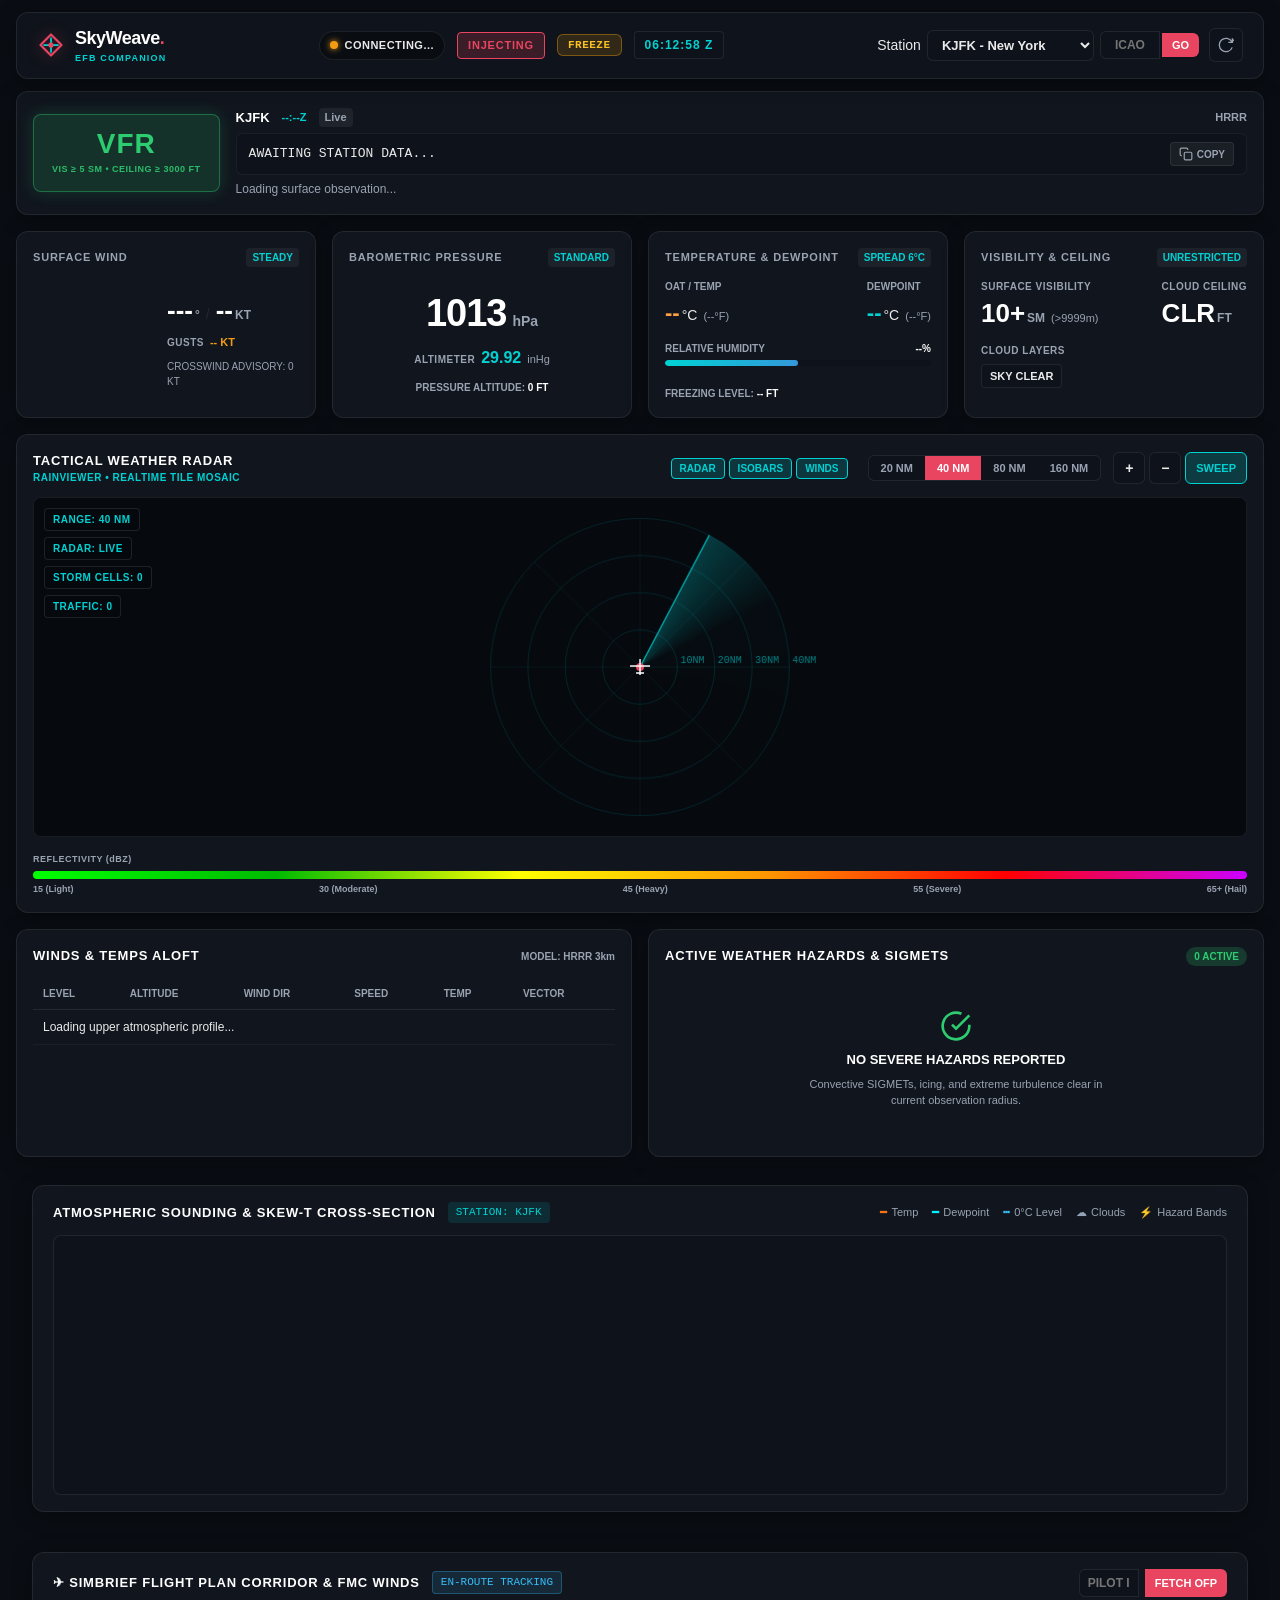
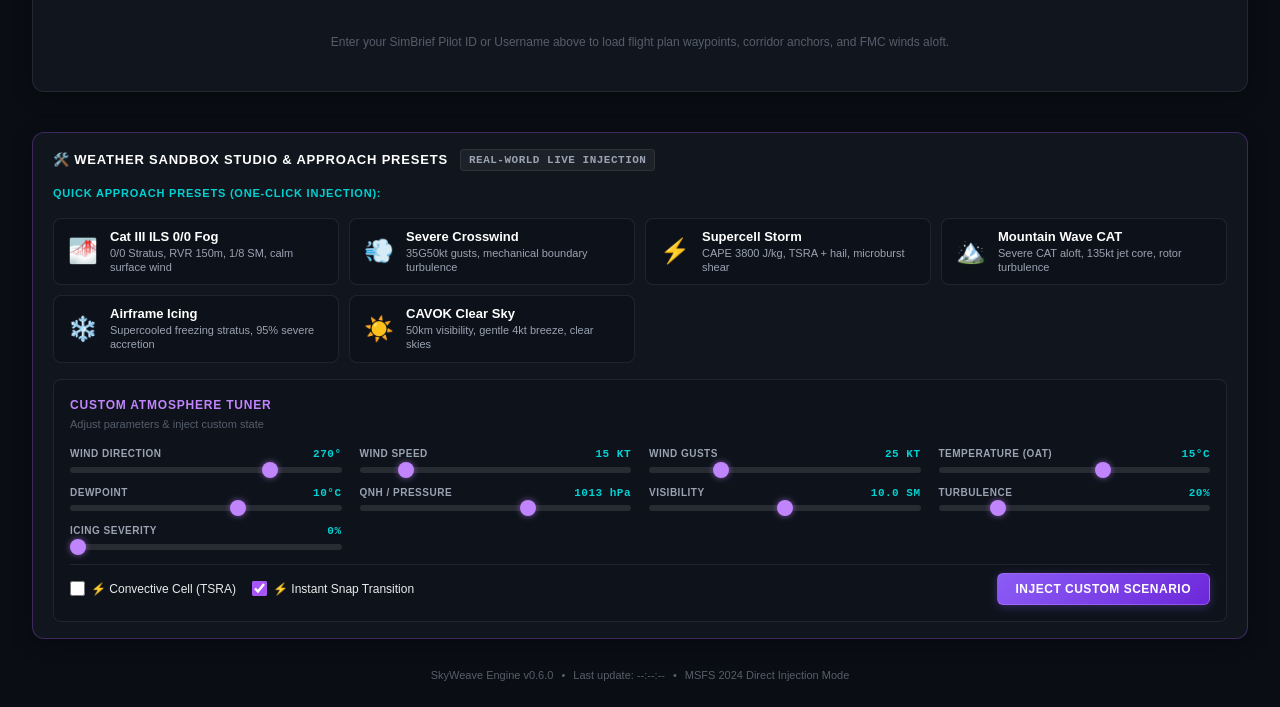
==== src/SkyWeave.Api/wwwroot/index.html @ 6fa284af "FR-C7 / FR-F5: Live SimConnect AI/multiplayer traffic feed & wake turbulence encounters (tests: 300)" ====
<!DOCTYPE html>
<html lang="en">
<head>
  <meta charset="utf-8">
  <meta name="viewport" content="width=device-width, initial-scale=1.0, maximum-scale=1.0, user-scalable=no, viewport-fit=cover">
  <meta name="description" content="SkyWeave Cockpit Web EFB Companion - Real-time MSFS 2024 Weather Avionics">
  <meta name="theme-color" content="#0A0E14">
  <meta name="apple-mobile-web-app-capable" content="yes">
  <meta name="apple-mobile-web-app-status-bar-style" content="black-translucent">
  <meta name="apple-mobile-web-app-title" content="SkyWeave EFB">
  <title>SkyWeave Cockpit EFB Companion</title>
  <link rel="manifest" href="manifest.json">
  <link rel="icon" type="image/svg+xml" href="icon.svg">
  <link rel="stylesheet" href="style.css">
</head>
<body>
  <!-- TOP HEADER -->
  <header class="efb-header glass-panel">
    <div class="header-left">
      <div class="brand">
        <svg class="brand-icon" viewBox="0 0 32 32" fill="none" xmlns="http://www.w3.org/2000/svg">
          <path d="M4 16L16 4L28 16L16 28L4 16Z" stroke="#E94560" stroke-width="2.5" stroke-linejoin="round"/>
          <path d="M8 16H24M16 8V24" stroke="#00D2D3" stroke-width="2" stroke-linecap="round"/>
          <circle cx="16" cy="16" r="3" fill="#E94560"/>
        </svg>
        <div class="brand-text">
          <span class="brand-name">SkyWeave<span class="brand-dot">.</span></span>
          <span class="brand-tag">EFB COMPANION</span>
        </div>
      </div>
    </div>

    <div class="header-center">
      <div class="status-badge" id="simBadge">
        <span class="pulse-dot" id="simPulse"></span>
        <span class="status-label" id="simStatusText">CONNECTING...</span>
      </div>
      <div class="mode-badge badge-injecting" id="modeBadge">
        INJECTING
      </div>
      <button class="btn-freeze" id="btnFreeze" title="Toggle Weather Freeze Mode">
        FREEZE
      </button>
      <div class="anchor-badge" id="anchorBadge" style="display:none;">
        DEP HOLD
      </div>
      <div class="network-badge" id="networkBadge" style="display:none;" title="Online ATC Network Active">
        🌐 VATSIM
      </div>
      <div class="sandbox-badge" id="sandboxBadge" style="display:none;" title="Sandbox Manual Weather Mode Active">
        🛠️ SANDBOX
      </div>
      <div class="traffic-badge" id="trafficBadge" style="display:none;" title="Live SimConnect Aircraft Traffic (15 NM)">
        ✈️ <span id="trafficBadgeCount">0</span> TRAFFIC
      </div>
      <div class="wake-badge" id="wakeBadge" style="display:none;" title="Active Aircraft Wake Vortex Encounter">
        ⚠️ WAKE ALERT
      </div>
      <div class="utc-clock" id="utcClock">
        --:--:-- Z
      </div>
    </div>

    <div class="header-right">
      <div class="station-control">
        <label for="stationSelect" class="sr-only">Station</label>
        <select id="stationSelect" class="station-select">
          <option value="KJFK">KJFK - New York</option>
          <option value="EGLL">EGLL - London</option>
          <option value="LFPG">LFPG - Paris</option>
          <option value="EDDF">EDDF - Frankfurt</option>
          <option value="KLAX">KLAX - Los Angeles</option>
          <option value="OMDB">OMDB - Dubai</option>
          <option value="RJTT">RJTT - Tokyo</option>
          <option value="YSSY">YSSY - Sydney</option>
        </select>
        <div class="custom-station-wrap">
          <input type="text" id="stationInput" class="station-input" placeholder="ICAO" maxlength="4" autocomplete="off" spellcheck="false">
          <button id="btnStationGo" class="btn-primary-sm" title="Search Airport">GO</button>
        </div>
      </div>

      <button id="btnRefresh" class="btn-icon" title="Refresh Live Weather">
        <svg class="refresh-icon" viewBox="0 0 24 24" fill="none" stroke="currentColor" stroke-width="2">
          <path d="M21.5 2v6h-6M21.34 15.57a10 10 0 1 1-.57-8.38l5.67-5.19"/>
        </svg>
      </button>
    </div>
  </header>

  <!-- MAIN DASHBOARD CONTENT -->
  <main class="efb-main">
    <!-- SECTION 2: QUICK METAR & FLIGHT CATEGORY BANNER -->
    <section class="banner-section glass-panel" id="bannerSection">
      <div class="category-block">
        <div class="category-chip cat-vfr" id="flightCategoryChip">
          <span class="cat-title" id="catTitle">VFR</span>
          <span class="cat-desc" id="catDesc">VIS &ge; 5 SM &bull; CEILING &ge; 3000 FT</span>
        </div>
      </div>

      <div class="metar-block">
        <div class="metar-meta">
          <span class="meta-station" id="metaStation">KJFK</span>
          <span class="meta-time" id="metaTime">--:--Z</span>
          <span class="meta-age" id="metaAge">Live</span>
          <span class="meta-source" id="metaSource">HRRR</span>
        </div>
        <div class="metar-well">
          <code class="raw-metar" id="rawMetarText">AWAITING STATION DATA...</code>
          <button id="btnCopyMetar" class="btn-copy" title="Copy raw METAR">
            <svg viewBox="0 0 24 24" width="14" height="14" fill="none" stroke="currentColor" stroke-width="2">
              <rect x="9" y="9" width="13" height="13" rx="2" ry="2"></rect>
              <path d="M5 15H4a2 2 0 0 1-2-2V4a2 2 0 0 1 2-2h9a2 2 0 0 1 2 2v1"></path>
            </svg>
            <span id="copyText">COPY</span>
          </button>
        </div>
        <div class="metar-decoded" id="metarDecoded">
          Loading surface observation...
        </div>
        <div class="atis-banner" id="atisBanner" style="display:none;">
          <div class="atis-summary-row">
            <div class="atis-left">
              <span class="atis-badge-pill" id="atisBadgePill">ATIS B</span>
              <span class="atis-phonetic" id="atisPhonetic">BRAVO</span>
              <span class="atis-time" id="atisTime">--:--Z</span>
            </div>
            <div class="atis-right">
              <span class="atis-qnh" id="atisQnh">QNH 1013</span>
              <span class="atis-rwy" id="atisRwy">RWY 27L</span>
              <button id="btnToggleAtisRaw" class="btn-atis-toggle" title="Toggle full ATIS broadcast">EXPAND</button>
            </div>
          </div>
          <div class="atis-raw" id="atisRawText" style="display:none;"></div>
        </div>
      </div>
    </section>

    <!-- SECTION 3: WEATHER DETAILS GRID (4 AVIONICS CARDS) -->
    <section class="details-grid">
      <!-- CARD 1: SURFACE WIND & COMPASS -->
      <div class="card glass-panel card-wind">
        <div class="card-header">
          <span class="card-title">SURFACE WIND</span>
          <span class="card-badge" id="windGustBadge">STEADY</span>
        </div>
        <div class="card-body wind-layout">
          <div class="compass-wrap">
            <canvas id="compassCanvas" width="160" height="160"></canvas>
          </div>
          <div class="wind-readout">
            <div class="readout-primary">
              <span class="value-huge" id="windDirVal">---</span>
              <span class="unit-deg">&deg;</span>
              <span class="separator">/</span>
              <span class="value-huge" id="windSpdVal">--</span>
              <span class="unit-kt">KT</span>
            </div>
            <div class="readout-secondary" id="windGustRow">
              <span class="sub-label">GUSTS</span>
              <span class="value-sub" id="windGustVal">-- KT</span>
            </div>
            <div class="wind-component" id="windComponent">
              CROSSWIND ADVISORY: 0 KT
            </div>
          </div>
        </div>
      </div>

      <!-- CARD 2: ALTIMETER & QNH -->
      <div class="card glass-panel card-qnh">
        <div class="card-header">
          <span class="card-title">BAROMETRIC PRESSURE</span>
          <span class="card-badge" id="altimeterTrend">STANDARD</span>
        </div>
        <div class="card-body stat-center">
          <div class="value-metric">
            <span class="value-giant" id="qnhHpa">1013</span>
            <span class="unit-giant">hPa</span>
          </div>
          <div class="value-imperial">
            <span class="sub-label">ALTIMETER</span>
            <span class="value-bold" id="qnhInHg">29.92</span>
            <span class="unit-sub">inHg</span>
          </div>
          <div class="stat-footer" id="pressureAltRow">
            PRESSURE ALTITUDE: <span class="highlight" id="pressureAltVal">0 FT</span>
          </div>
        </div>
      </div>

      <!-- CARD 3: TEMPERATURE & HUMIDITY -->
      <div class="card glass-panel card-temp">
        <div class="card-header">
          <span class="card-title">TEMPERATURE & DEWPOINT</span>
          <span class="card-badge" id="spreadBadge">SPREAD 6&deg;C</span>
        </div>
        <div class="card-body">
          <div class="temp-readout-row">
            <div class="temp-col">
              <span class="temp-label">OAT / TEMP</span>
              <div class="temp-val-wrap">
                <span class="value-large text-temp" id="tempCVal">--</span><span class="unit">&deg;C</span>
                <span class="value-muted" id="tempFVal">(--&deg;F)</span>
              </div>
            </div>
            <div class="temp-col">
              <span class="temp-label">DEWPOINT</span>
              <div class="temp-val-wrap">
                <span class="value-large text-dew" id="dewCVal">--</span><span class="unit">&deg;C</span>
                <span class="value-muted" id="dewFVal">(--&deg;F)</span>
              </div>
            </div>
          </div>

          <div class="humidity-wrap">
            <div class="bar-header">
              <span>RELATIVE HUMIDITY</span>
              <span class="highlight" id="humidityText">--%</span>
            </div>
            <div class="progress-bar">
              <div class="progress-fill" id="humidityBar" style="width: 50%;"></div>
            </div>
          </div>

          <div class="stat-footer">
            FREEZING LEVEL: <span class="highlight" id="freezingLevelVal">-- FT</span>
          </div>
        </div>
      </div>

      <!-- CARD 4: VISIBILITY & CLOUDS -->
      <div class="card glass-panel card-vis">
        <div class="card-header">
          <span class="card-title">VISIBILITY & CEILING</span>
          <span class="card-badge" id="visCondition">UNRESTRICTED</span>
        </div>
        <div class="card-body">
          <div class="vis-primary-row">
            <div class="vis-stat">
              <span class="sub-label">SURFACE VISIBILITY</span>
              <div class="vis-val">
                <span class="value-huge" id="visSmVal">10+</span>
                <span class="unit-kt">SM</span>
                <span class="value-muted" id="visKmVal">(>9999m)</span>
              </div>
            </div>
            <div class="vis-stat">
              <span class="sub-label">CLOUD CEILING</span>
              <div class="vis-val">
                <span class="value-huge" id="ceilingVal">CLR</span>
                <span class="unit-kt" id="ceilingUnit">FT</span>
              </div>
            </div>
          </div>

          <div class="clouds-section">
            <span class="sub-label">CLOUD LAYERS</span>
            <div class="cloud-chips" id="cloudChips">
              <span class="cloud-chip">SKY CLEAR</span>
            </div>
          </div>
        </div>
      </div>
    </section>

    <!-- SECTION 4: LIVE RADAR TILE CANVAS -->
    <section class="radar-section glass-panel">
      <div class="radar-header">
        <div class="radar-title-wrap">
          <span class="section-title">TACTICAL WEATHER RADAR</span>
          <span class="radar-source-tag">RAINVIEWER &bull; REALTIME TILE MOSAIC</span>
        </div>
        <div class="radar-controls">
          <div class="layer-selector">
            <button class="layer-btn active" id="btnLayerRadar">RADAR</button>
            <button class="layer-btn active" id="btnLayerIsobars">ISOBARS</button>
            <button class="layer-btn active" id="btnLayerBarbs">WINDS</button>
          </div>
          <div class="range-selector">
            <button class="range-btn" data-range="20">20 NM</button>
            <button class="range-btn active" data-range="40">40 NM</button>
            <button class="range-btn" data-range="80">80 NM</button>
            <button class="range-btn" data-range="160">160 NM</button>
          </div>
          <div class="zoom-controls">
            <button id="btnZoomIn" class="ctrl-btn" title="Zoom In">+</button>
            <button id="btnZoomOut" class="ctrl-btn" title="Zoom Out">&minus;</button>
            <button id="btnRadarSweep" class="ctrl-btn active" title="Toggle Radar Beam Sweep">SWEEP</button>
          </div>
        </div>
      </div>

      <div class="radar-viewport" id="radarViewport">
        <canvas id="radarCanvas"></canvas>
        <div class="radar-overlay-info">
          <span class="overlay-badge" id="radarRangeBadge">RANGE: 40 NM</span>
          <span class="overlay-badge" id="radarTimeBadge">RADAR: LIVE</span>
          <span class="overlay-badge" id="radarCellCount">STORM CELLS: 0</span>
          <span class="overlay-badge" id="radarTrafficBadge">TRAFFIC: 0</span>
        </div>
      </div>

      <div class="radar-legend">
        <span class="legend-label">REFLECTIVITY (dBZ)</span>
        <div class="dbz-gradient"></div>
        <div class="legend-scale">
          <span>15 (Light)</span>
          <span>30 (Moderate)</span>
          <span>45 (Heavy)</span>
          <span>55 (Severe)</span>
          <span>65+ (Hail)</span>
        </div>
      </div>
    </section>

    <!-- SECTION 5: WINDS ALOFT & HAZARD ALERT LIST -->
    <section class="split-section">
      <!-- WINDS ALOFT PROFILE -->
      <div class="aloft-container glass-panel">
        <div class="section-header-compact">
          <span class="section-title">WINDS & TEMPS ALOFT</span>
          <span class="aloft-source" id="aloftSourceModel">MODEL: HRRR 3km</span>
        </div>
        <div class="table-responsive">
          <table class="avionics-table" id="windsAloftTable">
            <thead>
              <tr>
                <th>LEVEL</th>
                <th>ALTITUDE</th>
                <th>WIND DIR</th>
                <th>SPEED</th>
                <th>TEMP</th>
                <th>VECTOR</th>
              </tr>
            </thead>
            <tbody id="windsAloftBody">
              <tr><td colspan="6" class="text-center">Loading upper atmospheric profile...</td></tr>
            </tbody>
          </table>
        </div>
      </div>

      <!-- HAZARD ALERT LIST -->
      <div class="hazards-container glass-panel">
        <div class="section-header-compact">
          <span class="section-title">ACTIVE WEATHER HAZARDS & SIGMETS</span>
          <span class="hazard-count-badge" id="hazardCountBadge">0 ACTIVE</span>
        </div>
        <div class="hazard-list" id="hazardList">
          <div class="hazard-empty-state">
            <svg class="check-icon" viewBox="0 0 24 24" fill="none" stroke="#2ECC71" stroke-width="2">
              <path d="M22 11.08V12a10 10 0 1 1-5.93-9.14"></path>
              <polyline points="22 4 12 14.01 9 11.01"></polyline>
            </svg>
            <div class="empty-title">NO SEVERE HAZARDS REPORTED</div>
            <div class="empty-desc">Convective SIGMETs, icing, and extreme turbulence clear in current observation radius.</div>
          </div>
        </div>
      </div>
    </section>

    <!-- SECTION 6: VERTICAL SOUNDING & SKEW-T PROFILE -->
    <section class="sounding-section glass-panel">
      <div class="section-header-compact">
        <div class="sounding-title-wrap">
          <span class="section-title">ATMOSPHERIC SOUNDING &amp; SKEW-T CROSS-SECTION</span>
          <span class="sounding-source" id="soundingStationTag">STATION: KJFK</span>
        </div>
        <div class="sounding-legend">
          <span class="legend-item"><span class="legend-line temp">━</span> Temp</span>
          <span class="legend-item"><span class="legend-line dew">━</span> Dewpoint</span>
          <span class="legend-item"><span class="legend-line freeze">┅</span> 0°C Level</span>
          <span class="legend-item"><span class="legend-box cloud">☁</span> Clouds</span>
          <span class="legend-item"><span class="legend-box hazard">⚡</span> Hazard Bands</span>
        </div>
      </div>
      <div class="sounding-viewport">
        <canvas id="soundingCanvas" width="760" height="260"></canvas>
      </div>
    </section>

    <!-- SECTION 7: SIMBRIEF CORRIDOR & FMC WINDS EXPORT -->
    <section class="simbrief-section glass-panel">
      <div class="section-header-compact">
        <div class="simbrief-title-wrap">
          <span class="section-title">✈ SIMBRIEF FLIGHT PLAN CORRIDOR &amp; FMC WINDS</span>
          <span class="corridor-phase-tag" id="simbriefCorridorTag">EN-ROUTE TRACKING</span>
        </div>
        <div class="simbrief-fetch-wrap">
          <input type="text" id="simbriefPilotId" class="station-input" placeholder="Pilot ID / Username" spellcheck="false">
          <button id="btnFetchSimBrief" class="btn-primary-sm">FETCH OFP</button>
        </div>
      </div>

      <div class="simbrief-body" id="simbriefBody" style="display:none;">
        <div class="simbrief-meta-grid">
          <div class="simbrief-meta-item">
            <span class="meta-label">FLIGHT</span>
            <span class="meta-val" id="ofpFlightNum">--</span>
          </div>
          <div class="simbrief-meta-item">
            <span class="meta-label">TYPE</span>
            <span class="meta-val" id="ofpAircraft">--</span>
          </div>
          <div class="simbrief-meta-item">
            <span class="meta-label">ROUTE</span>
            <span class="meta-val highlight" id="ofpRoute">-- ➔ --</span>
          </div>
          <div class="simbrief-meta-item">
            <span class="meta-label">ALT</span>
            <span class="meta-val" id="ofpAlt">--</span>
          </div>
          <div class="simbrief-meta-item">
            <span class="meta-label">CRZ ALT</span>
            <span class="meta-val" id="ofpCruise">FL--</span>
          </div>
          <div class="simbrief-meta-item">
            <span class="meta-label">ETE</span>
            <span class="meta-val" id="ofpEte">--h --m</span>
          </div>
        </div>

        <div class="fmc-export-bar">
          <span class="fmc-label">FMC WINDS UPLINK:</span>
          <button class="btn-fmc" id="btnExportPmdg">PMDG (.wx)</button>
          <button class="btn-fmc" id="btnExportFenix">Fenix (JSON)</button>
          <button class="btn-fmc" id="btnExportCsv">Route CSV</button>
          <span class="fmc-status" id="fmcStatusText"></span>
        </div>

        <div class="table-responsive simbrief-table-wrap">
          <table class="avionics-table" id="simbriefTable">
            <thead>
              <tr>
                <th>WAYPOINT</th>
                <th>STAGE</th>
                <th>ALTITUDE</th>
                <th>WIND ALOFT</th>
                <th>SAT TEMP</th>
              </tr>
            </thead>
            <tbody id="simbriefTableBody">
            </tbody>
          </table>
        </div>
      </div>
      <div class="simbrief-empty" id="simbriefEmpty">
        <span>Enter your SimBrief Pilot ID or Username above to load flight plan waypoints, corridor anchors, and FMC winds aloft.</span>
      </div>
    </section>

    <!-- SECTION 8: SANDBOX STUDIO & APPROACH SCENARIOS -->
    <section class="sandbox-section glass-panel" id="sandboxSection">
      <div class="section-header-compact">
        <div class="sandbox-title-wrap">
          <span class="section-title">🛠️ WEATHER SANDBOX STUDIO &amp; APPROACH PRESETS</span>
          <span class="sandbox-status-tag" id="sandboxStatusTag">REAL-WORLD LIVE INJECTION</span>
        </div>
        <div class="sandbox-header-actions">
          <button class="btn-sandbox-disable" id="btnDisableSandbox" style="display:none;" title="Return to Live Real-World Weather">
            REVERT TO LIVE WEATHER
          </button>
        </div>
      </div>

      <div class="sandbox-body">
        <div class="sandbox-presets-label">QUICK APPROACH PRESETS (ONE-CLICK INJECTION):</div>
        <div class="sandbox-presets-grid">
          <button class="preset-card" data-preset="cat3_fog">
            <div class="preset-icon">🌁</div>
            <div class="preset-info">
              <div class="preset-title">Cat III ILS 0/0 Fog</div>
              <div class="preset-desc">0/0 Stratus, RVR 150m, 1/8 SM, calm surface wind</div>
            </div>
          </button>

          <button class="preset-card" data-preset="crosswind">
            <div class="preset-icon">💨</div>
            <div class="preset-info">
              <div class="preset-title">Severe Crosswind</div>
              <div class="preset-desc">35G50kt gusts, mechanical boundary turbulence</div>
            </div>
          </button>

          <button class="preset-card" data-preset="supercell">
            <div class="preset-icon">⚡</div>
            <div class="preset-info">
              <div class="preset-title">Supercell Storm</div>
              <div class="preset-desc">CAPE 3800 J/kg, TSRA + hail, microburst shear</div>
            </div>
          </button>

          <button class="preset-card" data-preset="mountain_wave">
            <div class="preset-icon">🏔️</div>
            <div class="preset-info">
              <div class="preset-title">Mountain Wave CAT</div>
              <div class="preset-desc">Severe CAT aloft, 135kt jet core, rotor turbulence</div>
            </div>
          </button>

          <button class="preset-card" data-preset="severe_icing">
            <div class="preset-icon">❄️</div>
            <div class="preset-info">
              <div class="preset-title">Airframe Icing</div>
              <div class="preset-desc">Supercooled freezing stratus, 95% severe accretion</div>
            </div>
          </button>

          <button class="preset-card" data-preset="cavok">
            <div class="preset-icon">☀️</div>
            <div class="preset-info">
              <div class="preset-title">CAVOK Clear Sky</div>
              <div class="preset-desc">50km visibility, gentle 4kt breeze, clear skies</div>
            </div>
          </button>
        </div>

        <div class="sandbox-tuner-wrap">
          <div class="tuner-header">
            <span class="tuner-title">CUSTOM ATMOSPHERE TUNER</span>
            <span class="tuner-subtitle">Adjust parameters &amp; inject custom state</span>
          </div>

          <div class="tuner-grid">
            <div class="tuner-control">
              <div class="tuner-label-row">
                <span>WIND DIRECTION</span>
                <span class="tuner-val" id="valSbWindDir">270°</span>
              </div>
              <input type="range" id="sbWindDir" min="0" max="360" step="5" value="270" class="slider-tuner">
            </div>

            <div class="tuner-control">
              <div class="tuner-label-row">
                <span>WIND SPEED</span>
                <span class="tuner-val" id="valSbWindSpd">15 KT</span>
              </div>
              <input type="range" id="sbWindSpd" min="0" max="100" step="1" value="15" class="slider-tuner">
            </div>

            <div class="tuner-control">
              <div class="tuner-label-row">
                <span>WIND GUSTS</span>
                <span class="tuner-val" id="valSbWindGust">25 KT</span>
              </div>
              <input type="range" id="sbWindGust" min="0" max="100" step="1" value="25" class="slider-tuner">
            </div>

            <div class="tuner-control">
              <div class="tuner-label-row">
                <span>TEMPERATURE (OAT)</span>
                <span class="tuner-val" id="valSbTemp">15°C</span>
              </div>
              <input type="range" id="sbTemp" min="-40" max="50" step="1" value="15" class="slider-tuner">
            </div>

            <div class="tuner-control">
              <div class="tuner-label-row">
                <span>DEWPOINT</span>
                <span class="tuner-val" id="valSbDew">10°C</span>
              </div>
              <input type="range" id="sbDew" min="-40" max="40" step="1" value="10" class="slider-tuner">
            </div>

            <div class="tuner-control">
              <div class="tuner-label-row">
                <span>QNH / PRESSURE</span>
                <span class="tuner-val" id="valSbQnh">1013 hPa</span>
              </div>
              <input type="range" id="sbQnh" min="950" max="1050" step="1" value="1013" class="slider-tuner">
            </div>

            <div class="tuner-control">
              <div class="tuner-label-row">
                <span>VISIBILITY</span>
                <span class="tuner-val" id="valSbVis">10.0 SM</span>
              </div>
              <input type="range" id="sbVis" min="0.1" max="20" step="0.5" value="10" class="slider-tuner">
            </div>

            <div class="tuner-control">
              <div class="tuner-label-row">
                <span>TURBULENCE</span>
                <span class="tuner-val" id="valSbTurb">20%</span>
              </div>
              <input type="range" id="sbTurb" min="0" max="100" step="5" value="20" class="slider-tuner">
            </div>

            <div class="tuner-control">
              <div class="tuner-label-row">
                <span>ICING SEVERITY</span>
                <span class="tuner-val" id="valSbIce">0%</span>
              </div>
              <input type="range" id="sbIce" min="0" max="100" step="5" value="0" class="slider-tuner">
            </div>
          </div>

          <div class="tuner-options-row">
            <label class="toggle-control">
              <input type="checkbox" id="sbThunderstorm">
              <span class="toggle-label">⚡ Convective Cell (TSRA)</span>
            </label>
            <label class="toggle-control">
              <input type="checkbox" id="sbInstantTransition" checked>
              <span class="toggle-label">⚡ Instant Snap Transition</span>
            </label>
            <button class="btn-primary-action" id="btnInjectCustomSandbox">
              INJECT CUSTOM SCENARIO
            </button>
          </div>
        </div>
      </div>
    </section>
  </main>

  <!-- FOOTER STATUS -->
  <footer class="efb-footer">
    <span>SkyWeave Engine v0.6.0</span>
    <span>&bull;</span>
    <span id="lastUpdatedFooter">Last update: --:--:--</span>
    <span>&bull;</span>
    <span>MSFS 2024 Direct Injection Mode</span>
  </footer>

  <script src="app.js"></script>
</body>
</html>
---- src/SkyWeave.Api/wwwroot/style.css ----
/* SkyWeave Avionics Dark Glass Design System */
:root {
  --bg-deep: #0A0E14;
  --bg-panel: rgba(20, 25, 34, 0.78);
  --bg-panel-hover: rgba(27, 34, 48, 0.85);
  --bg-inset: #0E131B;
  --stroke-subtle: rgba(255, 255, 255, 0.08);
  --stroke-focus: rgba(0, 210, 211, 0.6);

  --accent-brand: #E94560;
  --accent-brand-glow: rgba(233, 69, 96, 0.35);
  --accent-teal: #00D2D3;
  --accent-teal-glow: rgba(0, 210, 211, 0.3);

  --data-good: #2ECC71;
  --data-caution: #F39C12;
  --data-warning: #E67E22;
  --data-critical: #FF4D4D;
  --data-info: #3498DB;
  --data-ice: #5DADE2;

  --text-primary: #EAEAEA;
  --text-secondary: #9AA3B2;
  --text-disabled: #555E6B;

  --font-sans: -apple-system, BlinkMacSystemFont, "Segoe UI", Roboto, "Inter", Helvetica, Arial, sans-serif;
  --font-mono: "Cascadia Code", "JetBrains Mono", Consolas, Menlo, Monaco, monospace;
}

* {
  box-sizing: border-box;
  margin: 0;
  padding: 0;
  -webkit-tap-highlight-color: transparent;
}

html, body {
  background-color: var(--bg-deep);
  color: var(--text-primary);
  font-family: var(--font-sans);
  font-size: 14px;
  line-height: 1.5;
  min-height: 100vh;
  -webkit-font-smoothing: antialiased;
  -moz-osx-font-smoothing: grayscale;
}

body {
  display: flex;
  flex-direction: column;
  padding-bottom: 24px;
}

/* Tabular numbers for live avionics data */
.utc-clock, .value-huge, .value-giant, .value-large, .value-bold, .avionics-table td {
  font-variant-numeric: tabular-nums;
}

/* Glass Acrylic Panels */
.glass-panel {
  background: var(--bg-panel);
  backdrop-filter: blur(16px);
  -webkit-backdrop-filter: blur(16px);
  border: 1px solid var(--stroke-subtle);
  border-radius: 12px;
  box-shadow: 0 4px 20px rgba(0, 0, 0, 0.4);
}

/* ==========================================================================
   HEADER
   ========================================================================== */
.efb-header {
  position: sticky;
  top: 0;
  z-index: 100;
  display: flex;
  align-items: center;
  justify-content: space-between;
  padding: 12px 20px;
  margin: 12px 16px;
  background: rgba(16, 21, 29, 0.88);
  border-radius: 12px;
}

.header-left .brand {
  display: flex;
  align-items: center;
  gap: 10px;
}

.brand-icon {
  width: 28px;
  height: 28px;
  filter: drop-shadow(0 0 8px var(--accent-brand-glow));
}

.brand-text {
  display: flex;
  flex-direction: column;
}

.brand-name {
  font-size: 18px;
  font-weight: 700;
  letter-spacing: -0.5px;
  color: #FFFFFF;
}

.brand-dot {
  color: var(--accent-brand);
}

.brand-tag {
  font-size: 9px;
  font-weight: 700;
  letter-spacing: 1.2px;
  color: var(--accent-teal);
}

.header-center {
  display: flex;
  align-items: center;
  gap: 12px;
}

.status-badge {
  display: flex;
  align-items: center;
  gap: 6px;
  padding: 5px 10px;
  background: rgba(0, 0, 0, 0.3);
  border: 1px solid var(--stroke-subtle);
  border-radius: 20px;
  font-size: 11px;
  font-weight: 600;
  letter-spacing: 0.5px;
}

.pulse-dot {
  width: 8px;
  height: 8px;
  border-radius: 50%;
  background: var(--data-caution);
  box-shadow: 0 0 6px var(--data-caution);
  transition: all 0.3s ease;
}

.pulse-dot.connected {
  background: var(--data-good);
  box-shadow: 0 0 8px var(--data-good);
}

.mode-badge {
  padding: 4px 10px;
  border-radius: 4px;
  font-size: 11px;
  font-weight: 700;
  letter-spacing: 0.8px;
}

.badge-injecting {
  background: rgba(233, 69, 96, 0.2);
  color: var(--accent-brand);
  border: 1px solid var(--accent-brand);
}

.badge-passive {
  background: rgba(0, 210, 211, 0.2);
  color: var(--accent-teal);
  border: 1px solid var(--accent-teal);
}

.utc-clock {
  padding: 4px 10px;
  background: var(--bg-inset);
  border: 1px solid var(--stroke-subtle);
  border-radius: 4px;
  color: var(--accent-teal);
  font-weight: 600;
  font-size: 12px;
  letter-spacing: 1px;
}

.header-right {
  display: flex;
  align-items: center;
  gap: 10px;
}

.station-control {
  display: flex;
  align-items: center;
  gap: 6px;
}

.station-select {
  background: var(--bg-inset);
  color: var(--text-primary);
  border: 1px solid var(--stroke-subtle);
  border-radius: 6px;
  padding: 6px 10px;
  font-size: 13px;
  font-weight: 600;
  outline: none;
  cursor: pointer;
}

.station-select:focus {
  border-color: var(--accent-teal);
}

.custom-station-wrap {
  display: flex;
  align-items: center;
  gap: 2px;
}

.station-input {
  width: 60px;
  background: var(--bg-inset);
  color: #FFFFFF;
  border: 1px solid var(--stroke-subtle);
  border-radius: 6px 0 0 6px;
  padding: 6px 8px;
  font-size: 12px;
  font-weight: 700;
  text-transform: uppercase;
  outline: none;
  text-align: center;
}

.station-input:focus {
  border-color: var(--accent-teal);
}

.btn-primary-sm {
  background: var(--accent-brand);
  color: #FFFFFF;
  border: none;
  border-radius: 0 6px 6px 0;
  padding: 6px 10px;
  font-size: 11px;
  font-weight: 700;
  cursor: pointer;
  transition: opacity 0.2s;
}

.btn-primary-sm:hover {
  opacity: 0.9;
}

.btn-icon {
  display: flex;
  align-items: center;
  justify-content: center;
  width: 34px;
  height: 34px;
  background: var(--bg-inset);
  border: 1px solid var(--stroke-subtle);
  border-radius: 6px;
  color: var(--text-secondary);
  cursor: pointer;
  transition: all 0.2s ease;
}

.btn-icon:hover {
  color: var(--text-primary);
  border-color: var(--accent-teal);
}

.refresh-icon {
  width: 16px;
  height: 16px;
}

.spinning {
  animation: spin 0.8s linear infinite;
}

@keyframes spin {
  from { transform: rotate(0deg); }
  to { transform: rotate(360deg); }
}

/* ==========================================================================
   MAIN DASHBOARD
   ========================================================================== */
.efb-main {
  display: flex;
  flex-direction: column;
  gap: 16px;
  padding: 0 16px;
  max-width: 1440px;
  margin: 0 auto;
  width: 100%;
}

/* ==========================================================================
   SECTION 2: BANNER (METAR & CATEGORY)
   ========================================================================== */
.banner-section {
  display: flex;
  align-items: stretch;
  gap: 16px;
  padding: 16px;
}

.category-block {
  display: flex;
  align-items: center;
}

.category-chip {
  display: flex;
  flex-direction: column;
  align-items: center;
  justify-content: center;
  min-width: 130px;
  padding: 14px 18px;
  border-radius: 8px;
  text-align: center;
  border: 1px solid transparent;
  transition: all 0.3s ease;
}

.cat-title {
  font-size: 28px;
  font-weight: 800;
  letter-spacing: 1px;
  line-height: 1.1;
}

.cat-desc {
  font-size: 9px;
  font-weight: 700;
  letter-spacing: 0.5px;
  margin-top: 4px;
  opacity: 0.9;
}

/* Category Colors */
.cat-vfr {
  background: rgba(46, 204, 113, 0.15);
  color: var(--data-good);
  border-color: rgba(46, 204, 113, 0.4);
  box-shadow: 0 0 16px rgba(46, 204, 113, 0.2);
}

.cat-mvfr {
  background: rgba(243, 156, 18, 0.15);
  color: var(--data-caution);
  border-color: rgba(243, 156, 18, 0.4);
  box-shadow: 0 0 16px rgba(243, 156, 18, 0.2);
}

.cat-ifr {
  background: rgba(230, 126, 34, 0.15);
  color: var(--data-warning);
  border-color: rgba(230, 126, 34, 0.4);
  box-shadow: 0 0 16px rgba(230, 126, 34, 0.2);
}

.cat-lifr {
  background: rgba(255, 77, 77, 0.15);
  color: var(--data-critical);
  border-color: rgba(255, 77, 77, 0.4);
  box-shadow: 0 0 16px rgba(255, 77, 77, 0.25);
}

.metar-block {
  flex: 1;
  display: flex;
  flex-direction: column;
  gap: 6px;
  min-width: 0;
}

.metar-meta {
  display: flex;
  align-items: center;
  gap: 12px;
  font-size: 11px;
  font-weight: 600;
}

.meta-station {
  color: #FFFFFF;
  font-size: 13px;
  font-weight: 700;
}

.meta-time {
  color: var(--accent-teal);
}

.meta-age {
  background: rgba(255, 255, 255, 0.06);
  padding: 1px 6px;
  border-radius: 4px;
  color: var(--text-secondary);
}

.meta-source {
  margin-left: auto;
  color: var(--text-secondary);
}

.metar-well {
  display: flex;
  align-items: center;
  justify-content: space-between;
  gap: 10px;
  background: var(--bg-inset);
  border: 1px solid rgba(255, 255, 255, 0.05);
  border-radius: 6px;
  padding: 8px 12px;
}

.raw-metar {
  font-family: var(--font-mono);
  font-size: 13px;
  color: var(--text-primary);
  word-break: break-all;
  line-height: 1.4;
}

.btn-copy {
  display: flex;
  align-items: center;
  gap: 4px;
  background: rgba(255, 255, 255, 0.05);
  border: 1px solid var(--stroke-subtle);
  border-radius: 4px;
  color: var(--text-secondary);
  font-size: 10px;
  font-weight: 700;
  padding: 4px 8px;
  cursor: pointer;
  white-space: nowrap;
  transition: all 0.2s ease;
}

.btn-copy:hover {
  color: #FFFFFF;
  border-color: var(--accent-teal);
}

.metar-decoded {
  font-size: 12px;
  color: var(--text-secondary);
  line-height: 1.4;
}

/* Live Controller ATIS Broadcast Banner */
.atis-banner {
  background: rgba(0, 210, 211, 0.05);
  border: 1px solid rgba(0, 210, 211, 0.25);
  border-radius: 6px;
  padding: 8px 12px;
  margin-top: 6px;
}

.atis-summary-row {
  display: flex;
  align-items: center;
  justify-content: space-between;
  flex-wrap: wrap;
  gap: 8px;
}

.atis-left, .atis-right {
  display: flex;
  align-items: center;
  gap: 8px;
}

.atis-badge-pill {
  background: var(--accent-teal);
  color: #0A0E14;
  font-size: 10px;
  font-weight: 800;
  padding: 2px 6px;
  border-radius: 4px;
  letter-spacing: 0.5px;
}

.atis-phonetic {
  font-size: 11px;
  font-weight: 700;
  color: var(--accent-teal);
}

.atis-time {
  font-size: 11px;
  color: var(--text-secondary);
}

.atis-qnh, .atis-rwy {
  font-size: 11px;
  font-weight: 600;
  color: var(--text-primary);
  background: rgba(255, 255, 255, 0.05);
  padding: 2px 6px;
  border-radius: 4px;
}

.btn-atis-toggle {
  background: rgba(0, 210, 211, 0.1);
  border: 1px solid rgba(0, 210, 211, 0.3);
  color: var(--accent-teal);
  font-size: 9px;
  font-weight: 700;
  padding: 2px 6px;
  border-radius: 4px;
  cursor: pointer;
  transition: all 0.2s ease;
}

.btn-atis-toggle:hover {
  background: var(--accent-teal);
  color: #0A0E14;
}

.atis-raw {
  margin-top: 8px;
  padding-top: 6px;
  border-top: 1px solid rgba(0, 210, 211, 0.15);
  font-family: var(--font-mono);
  font-size: 11px;
  color: #B0E0E6;
  white-space: pre-wrap;
  word-break: break-word;
  line-height: 1.4;
}

/* ==========================================================================
   SECTION 3: DETAILS GRID (4 AVIONICS CARDS)
   ========================================================================== */
.details-grid {
  display: grid;
  grid-template-columns: repeat(4, 1fr);
  gap: 16px;
}

.card {
  padding: 16px;
  display: flex;
  flex-direction: column;
}

.card-header {
  display: flex;
  align-items: center;
  justify-content: space-between;
  margin-bottom: 12px;
}

.card-title {
  font-size: 11px;
  font-weight: 700;
  letter-spacing: 0.8px;
  color: var(--text-secondary);
  text-transform: uppercase;
}

.card-badge {
  font-size: 10px;
  font-weight: 700;
  padding: 2px 6px;
  background: rgba(255, 255, 255, 0.05);
  border-radius: 4px;
  color: var(--accent-teal);
}

.card-body {
  flex: 1;
  display: flex;
  flex-direction: column;
}

/* Card 1: Wind */
.wind-layout {
  flex-direction: row;
  align-items: center;
  gap: 14px;
}

.compass-wrap {
  width: 120px;
  height: 120px;
  position: relative;
  display: flex;
  align-items: center;
  justify-content: center;
}

#compassCanvas {
  width: 120px;
  height: 120px;
}

.wind-readout {
  display: flex;
  flex-direction: column;
  gap: 4px;
}

.readout-primary {
  display: flex;
  align-items: baseline;
  gap: 2px;
}

.value-huge {
  font-size: 26px;
  font-weight: 700;
  color: #FFFFFF;
}

.unit-deg, .unit-kt {
  font-size: 12px;
  font-weight: 600;
  color: var(--text-secondary);
}

.separator {
  color: var(--stroke-subtle);
  margin: 0 4px;
}

.readout-secondary {
  display: flex;
  align-items: center;
  gap: 6px;
  font-size: 11px;
}

.sub-label {
  font-size: 10px;
  font-weight: 700;
  letter-spacing: 0.5px;
  color: var(--text-secondary);
}

.value-sub {
  color: var(--data-caution);
  font-weight: 700;
}

.wind-component {
  font-size: 10px;
  color: var(--text-secondary);
  margin-top: 4px;
}

/* Card 2: QNH */
.stat-center {
  align-items: center;
  justify-content: center;
  text-align: center;
}

.value-giant {
  font-size: 38px;
  font-weight: 800;
  color: #FFFFFF;
  letter-spacing: -1px;
}

.unit-giant {
  font-size: 14px;
  color: var(--text-secondary);
  font-weight: 600;
  margin-left: 2px;
}

.value-imperial {
  display: flex;
  align-items: baseline;
  gap: 6px;
  margin-top: 4px;
}

.value-bold {
  font-size: 16px;
  font-weight: 700;
  color: var(--accent-teal);
}

.unit-sub {
  font-size: 11px;
  color: var(--text-secondary);
}

.stat-footer {
  font-size: 10px;
  font-weight: 600;
  color: var(--text-secondary);
  margin-top: 10px;
}

.highlight {
  color: #FFFFFF;
  font-weight: 700;
}

/* Card 3: Temperature */
.temp-readout-row {
  display: flex;
  justify-content: space-between;
  gap: 12px;
  margin-bottom: 12px;
}

.temp-col {
  display: flex;
  flex-direction: column;
}

.temp-label {
  font-size: 10px;
  font-weight: 700;
  color: var(--text-secondary);
  margin-bottom: 2px;
}

.temp-val-wrap {
  display: flex;
  align-items: baseline;
  gap: 2px;
}

.value-large {
  font-size: 22px;
  font-weight: 700;
}

.text-temp {
  color: #FF9F43;
}

.text-dew {
  color: var(--accent-teal);
}

.value-muted {
  font-size: 11px;
  color: var(--text-secondary);
  margin-left: 4px;
}

.humidity-wrap {
  display: flex;
  flex-direction: column;
  gap: 4px;
  margin-bottom: 10px;
}

.bar-header {
  display: flex;
  justify-content: space-between;
  font-size: 10px;
  font-weight: 600;
  color: var(--text-secondary);
}

.progress-bar {
  width: 100%;
  height: 6px;
  background: var(--bg-inset);
  border-radius: 3px;
  overflow: hidden;
}

.progress-fill {
  height: 100%;
  background: linear-gradient(90deg, var(--accent-teal), #3498DB);
  border-radius: 3px;
  transition: width 0.4s ease;
}

/* Card 4: Visibility */
.vis-primary-row {
  display: flex;
  justify-content: space-between;
  margin-bottom: 10px;
}

.vis-stat {
  display: flex;
  flex-direction: column;
}

.vis-val {
  display: flex;
  align-items: baseline;
  gap: 2px;
}

.clouds-section {
  display: flex;
  flex-direction: column;
  gap: 6px;
}

.cloud-chips {
  display: flex;
  flex-wrap: wrap;
  gap: 6px;
}

.cloud-chip {
  background: var(--bg-inset);
  border: 1px solid var(--stroke-subtle);
  border-radius: 4px;
  padding: 3px 8px;
  font-size: 11px;
  font-weight: 600;
  color: var(--text-primary);
}

/* ==========================================================================
   SECTION 4: LIVE RADAR TILE CANVAS
   ========================================================================== */
.radar-section {
  padding: 16px;
  display: flex;
  flex-direction: column;
  gap: 12px;
}

.radar-header {
  display: flex;
  align-items: center;
  justify-content: space-between;
  flex-wrap: wrap;
  gap: 12px;
}

.radar-title-wrap {
  display: flex;
  flex-direction: column;
}

.section-title {
  font-size: 13px;
  font-weight: 700;
  letter-spacing: 0.8px;
  color: #FFFFFF;
  text-transform: uppercase;
}

.radar-source-tag {
  font-size: 10px;
  font-weight: 600;
  color: var(--accent-teal);
  letter-spacing: 0.5px;
}

.radar-controls {
  display: flex;
  align-items: center;
  gap: 12px;
}

.range-selector {
  display: flex;
  background: var(--bg-inset);
  border: 1px solid var(--stroke-subtle);
  border-radius: 6px;
  overflow: hidden;
}

.range-btn {
  background: transparent;
  border: none;
  color: var(--text-secondary);
  padding: 6px 12px;
  font-size: 11px;
  font-weight: 700;
  cursor: pointer;
  transition: all 0.2s;
}

.range-btn:hover {
  color: #FFFFFF;
}

.range-btn.active {
  background: var(--accent-brand);
  color: #FFFFFF;
}

.zoom-controls {
  display: flex;
  gap: 4px;
}

.ctrl-btn {
  background: var(--bg-inset);
  border: 1px solid var(--stroke-subtle);
  color: var(--text-primary);
  border-radius: 6px;
  width: 32px;
  height: 32px;
  font-size: 14px;
  font-weight: 700;
  display: flex;
  align-items: center;
  justify-content: center;
  cursor: pointer;
  transition: all 0.2s;
}

.ctrl-btn:hover {
  border-color: var(--accent-teal);
}

.ctrl-btn.active {
  background: rgba(0, 210, 211, 0.2);
  color: var(--accent-teal);
  border-color: var(--accent-teal);
  width: auto;
  padding: 0 10px;
  font-size: 11px;
}

.radar-viewport {
  position: relative;
  width: 100%;
  height: 340px;
  background: #06090E;
  border: 1px solid var(--stroke-subtle);
  border-radius: 8px;
  overflow: hidden;
}

#radarCanvas {
  width: 100%;
  height: 100%;
  display: block;
}

.radar-overlay-info {
  position: absolute;
  top: 10px;
  left: 10px;
  display: flex;
  flex-direction: column;
  gap: 6px;
  pointer-events: none;
}

.overlay-badge {
  background: rgba(6, 9, 14, 0.75);
  border: 1px solid rgba(255, 255, 255, 0.1);
  padding: 3px 8px;
  border-radius: 4px;
  font-size: 10px;
  font-weight: 700;
  color: var(--accent-teal);
  letter-spacing: 0.5px;
  width: fit-content;
}

.radar-legend {
  display: flex;
  flex-direction: column;
  gap: 4px;
  padding-top: 4px;
}

.legend-label {
  font-size: 9px;
  font-weight: 700;
  color: var(--text-secondary);
  letter-spacing: 0.5px;
}

.dbz-gradient {
  width: 100%;
  height: 8px;
  border-radius: 4px;
  background: linear-gradient(
    90deg,
    #00ff00 0%,
    #00bb00 20%,
    #ffff00 40%,
    #ff9900 60%,
    #ff0000 80%,
    #cc00ff 100%
  );
}

.legend-scale {
  display: flex;
  justify-content: space-between;
  font-size: 9px;
  font-weight: 600;
  color: var(--text-secondary);
}

/* ==========================================================================
   SECTION 5: SPLIT GRID (WINDS ALOFT & HAZARDS)
   ========================================================================== */
.split-section {
  display: grid;
  grid-template-columns: 1fr 1fr;
  gap: 16px;
}

.aloft-container, .hazards-container {
  padding: 16px;
  display: flex;
  flex-direction: column;
}

.section-header-compact {
  display: flex;
  align-items: center;
  justify-content: space-between;
  margin-bottom: 12px;
}

.aloft-source {
  font-size: 10px;
  font-weight: 600;
  color: var(--text-secondary);
}

.hazard-count-badge {
  padding: 2px 8px;
  background: rgba(46, 204, 113, 0.2);
  color: var(--data-good);
  border-radius: 12px;
  font-size: 10px;
  font-weight: 700;
}

.hazard-count-badge.has-hazards {
  background: rgba(255, 77, 77, 0.2);
  color: var(--data-critical);
}

.table-responsive {
  overflow-x: auto;
}

.avionics-table {
  width: 100%;
  border-collapse: collapse;
  font-size: 12px;
}

.avionics-table th {
  text-align: left;
  padding: 8px 10px;
  font-size: 10px;
  font-weight: 700;
  color: var(--text-secondary);
  border-bottom: 1px solid var(--stroke-subtle);
  text-transform: uppercase;
}

.avionics-table td {
  padding: 8px 10px;
  border-bottom: 1px solid rgba(255, 255, 255, 0.04);
  color: var(--text-primary);
  font-weight: 500;
}

.avionics-table tr:hover td {
  background: rgba(255, 255, 255, 0.02);
}

.wind-arrow-icon {
  display: inline-block;
  transform-origin: center center;
  font-size: 14px;
}

/* Hazard alert list */
.hazard-list {
  display: flex;
  flex-direction: column;
  gap: 8px;
  flex: 1;
}

.hazard-empty-state {
  display: flex;
  flex-direction: column;
  align-items: center;
  justify-content: center;
  padding: 32px 16px;
  text-align: center;
  gap: 8px;
  color: var(--text-secondary);
}

.check-icon {
  width: 32px;
  height: 32px;
}

.empty-title {
  font-size: 13px;
  font-weight: 700;
  color: #FFFFFF;
}

.empty-desc {
  font-size: 11px;
  max-width: 300px;
  line-height: 1.4;
}

.hazard-card {
  background: var(--bg-inset);
  border-left: 3px solid var(--data-caution);
  border-radius: 4px;
  padding: 10px 12px;
  display: flex;
  flex-direction: column;
  gap: 4px;
}

.hazard-card.sev-critical {
  border-left-color: var(--data-critical);
}

.hazard-card.sev-warning {
  border-left-color: var(--data-warning);
}

.hazard-card-head {
  display: flex;
  align-items: center;
  justify-content: space-between;
}

.hazard-type {
  font-size: 11px;
  font-weight: 700;
  color: #FFFFFF;
}

.hazard-badge {
  font-size: 9px;
  font-weight: 700;
  padding: 1px 6px;
  border-radius: 3px;
}

.hazard-card.sev-critical .hazard-badge {
  background: rgba(255, 77, 77, 0.2);
  color: var(--data-critical);
}

.hazard-card.sev-warning .hazard-badge {
  background: rgba(230, 126, 34, 0.2);
  color: var(--data-warning);
}

.hazard-desc {
  font-size: 11px;
  color: var(--text-secondary);
  line-height: 1.4;
}

/* ==========================================================================
   FOOTER
   ========================================================================== */
.efb-footer {
  display: flex;
  align-items: center;
  justify-content: center;
  gap: 8px;
  margin-top: 16px;
  font-size: 11px;
  color: var(--text-disabled);
}

/* ==========================================================================
   RESPONSIVE DESIGN (TABLETS & MOBILE)
   ========================================================================== */
@media (max-width: 1023px) {
  .details-grid {
    grid-template-columns: repeat(2, 1fr);
  }

  .split-section {
    grid-template-columns: 1fr;
  }
}

@media (max-width: 767px) {
  .efb-header {
    flex-direction: column;
    align-items: stretch;
    gap: 12px;
  }

  .header-center {
    justify-content: space-between;
  }

  .header-right {
    justify-content: space-between;
  }

  .banner-section {
    flex-direction: column;
  }

  .details-grid {
    grid-template-columns: 1fr;
  }

  .radar-viewport {
    height: 260px;
  }
}

/* ==========================================================================
   FREEZE, ANCHOR & RADAR LAYERS
   ========================================================================== */
.btn-freeze {
  background: rgba(245, 158, 11, 0.15);
  border: 1px solid rgba(245, 158, 11, 0.4);
  color: #FBBF24;
  font-family: var(--font-mono);
  font-weight: 700;
  font-size: 11px;
  padding: 4px 10px;
  border-radius: 6px;
  cursor: pointer;
  letter-spacing: 0.5px;
  transition: all 0.2s ease;
}

.btn-freeze:hover {
  background: rgba(245, 158, 11, 0.3);
  border-color: #FBBF24;
  box-shadow: 0 0 10px rgba(245, 158, 11, 0.3);
}

.btn-freeze.frozen {
  background: #F59E0B;
  color: #0A0E14;
  border-color: #FBBF24;
  box-shadow: 0 0 14px rgba(245, 158, 11, 0.6);
  animation: freezePulse 1.8s infinite;
}

@keyframes freezePulse {
  0%, 100% { opacity: 1; }
  50% { opacity: 0.7; }
}

.anchor-badge {
  background: rgba(56, 189, 248, 0.15);
  border: 1px solid rgba(56, 189, 248, 0.4);
  color: #38BDF8;
  font-family: var(--font-mono);
  font-size: 10px;
  font-weight: 700;
  padding: 3px 8px;
  border-radius: 4px;
}

.network-badge {
  background: rgba(16, 185, 129, 0.15);
  border: 1px solid rgba(16, 185, 129, 0.4);
  color: #10B981;
  font-family: var(--font-mono);
  font-size: 10px;
  font-weight: 700;
  padding: 3px 8px;
  border-radius: 4px;
}

.traffic-badge {
  background: rgba(56, 189, 248, 0.15);
  border: 1px solid rgba(56, 189, 248, 0.4);
  color: #38BDF8;
  font-family: var(--font-mono);
  font-size: 10px;
  font-weight: 700;
  padding: 3px 8px;
  border-radius: 4px;
}

.wake-badge {
  background: rgba(239, 68, 68, 0.25);
  border: 1px solid rgba(239, 68, 68, 0.8);
  color: #EF4444;
  font-family: var(--font-mono);
  font-size: 10px;
  font-weight: 800;
  padding: 3px 8px;
  border-radius: 4px;
  animation: pulse-danger 1.5s infinite;
}

@keyframes pulse-danger {
  0% { box-shadow: 0 0 0 0 rgba(239, 68, 68, 0.6); }
  70% { box-shadow: 0 0 0 6px rgba(239, 68, 68, 0); }
  100% { box-shadow: 0 0 0 0 rgba(239, 68, 68, 0); }
}

.layer-selector {
  display: flex;
  gap: 4px;
  margin-right: 8px;
}

.layer-btn {
  background: rgba(255, 255, 255, 0.05);
  border: 1px solid var(--stroke-subtle);
  color: var(--text-secondary);
  font-size: 10px;
  font-weight: 600;
  padding: 4px 8px;
  border-radius: 4px;
  cursor: pointer;
  transition: all 0.15s ease;
}

.layer-btn.active {
  background: rgba(0, 240, 255, 0.15);
  border-color: var(--accent-teal);
  color: var(--accent-teal);
}

/* ==========================================================================
   VERTICAL SOUNDING SECTION
   ========================================================================== */
.sounding-section {
  margin: 12px 16px;
  padding: 16px 20px;
}

.sounding-title-wrap {
  display: flex;
  align-items: center;
  gap: 12px;
}

.sounding-source {
  font-family: var(--font-mono);
  font-size: 11px;
  color: var(--accent-teal);
  background: rgba(0, 240, 255, 0.1);
  padding: 2px 8px;
  border-radius: 4px;
}

.sounding-legend {
  display: flex;
  gap: 14px;
  font-size: 11px;
  color: var(--text-secondary);
}

.legend-item {
  display: flex;
  align-items: center;
  gap: 4px;
}

.legend-line.temp { color: #F97316; font-weight: bold; }
.legend-line.dew { color: #00F0FF; font-weight: bold; }
.legend-line.freeze { color: #38BDF8; font-weight: bold; }
.legend-box.cloud { color: #94A3B8; }
.legend-box.hazard { color: #EF4444; }

.sounding-viewport {
  width: 100%;
  height: 260px;
  background: var(--bg-inset);
  border: 1px solid var(--stroke-subtle);
  border-radius: 8px;
  overflow: hidden;
  margin-top: 12px;
  position: relative;
}

#soundingCanvas {
  width: 100%;
  height: 100%;
  display: block;
}

/* ==========================================================================
   SIMBRIEF FLIGHT PLAN CORRIDOR SECTION
   ========================================================================== */
.simbrief-section {
  margin: 12px 16px;
  padding: 16px 20px;
}

.simbrief-title-wrap {
  display: flex;
  align-items: center;
  gap: 12px;
}

.corridor-phase-tag {
  font-family: var(--font-mono);
  font-size: 11px;
  color: #38BDF8;
  background: rgba(56, 189, 248, 0.12);
  border: 1px solid rgba(56, 189, 248, 0.3);
  padding: 2px 8px;
  border-radius: 4px;
}

.simbrief-fetch-wrap {
  display: flex;
  gap: 6px;
}

.simbrief-meta-grid {
  display: grid;
  grid-template-columns: repeat(6, 1fr);
  gap: 8px;
  background: rgba(14, 19, 27, 0.7);
  padding: 12px;
  border-radius: 8px;
  margin-top: 14px;
  border: 1px solid var(--stroke-subtle);
}

.simbrief-meta-item {
  display: flex;
  flex-direction: column;
}

.meta-label {
  font-size: 10px;
  color: var(--text-disabled);
  text-transform: uppercase;
}

.meta-val {
  font-size: 13px;
  font-weight: 700;
  color: var(--text-primary);
}

.meta-val.highlight {
  color: var(--accent-brand);
}

.fmc-export-bar {
  display: flex;
  align-items: center;
  gap: 8px;
  margin: 12px 0;
  flex-wrap: wrap;
}

.fmc-label {
  font-size: 11px;
  font-weight: 700;
  color: var(--accent-teal);
  letter-spacing: 0.5px;
}

.btn-fmc {
  background: rgba(0, 240, 255, 0.1);
  border: 1px solid rgba(0, 240, 255, 0.3);
  color: var(--accent-teal);
  font-size: 11px;
  font-weight: 700;
  padding: 4px 10px;
  border-radius: 4px;
  cursor: pointer;
  transition: all 0.15s ease;
}

.btn-fmc:hover {
  background: var(--accent-teal);
  color: #0A0E14;
}

.fmc-status {
  font-size: 11px;
  color: #2ECC71;
  font-style: italic;
}

.simbrief-table-wrap {
  max-height: 240px;
  overflow-y: auto;
}

.simbrief-empty {
  padding: 24px;
  text-align: center;
  color: var(--text-disabled);
  font-size: 12px;
}

/* ==========================================================================
   SANDBOX STUDIO & CUSTOM APPROACHES SECTION
   ========================================================================== */
.sandbox-badge {
  background: rgba(168, 85, 247, 0.2);
  border: 1px solid rgba(168, 85, 247, 0.6);
  color: #C084FC;
  font-family: var(--font-mono);
  font-size: 10px;
  font-weight: 700;
  padding: 3px 8px;
  border-radius: 4px;
  box-shadow: 0 0 10px rgba(168, 85, 247, 0.3);
  animation: sandboxGlow 2.5s infinite ease-in-out;
}

@keyframes sandboxGlow {
  0%, 100% { box-shadow: 0 0 6px rgba(168, 85, 247, 0.2); }
  50% { box-shadow: 0 0 14px rgba(168, 85, 247, 0.6); }
}

.sandbox-section {
  margin: 12px 16px;
  padding: 16px 20px;
  border: 1px solid rgba(168, 85, 247, 0.3);
}

.sandbox-title-wrap {
  display: flex;
  align-items: center;
  gap: 12px;
}

.sandbox-status-tag {
  font-family: var(--font-mono);
  font-size: 11px;
  font-weight: 700;
  color: var(--text-secondary);
  background: rgba(255, 255, 255, 0.05);
  border: 1px solid var(--stroke-subtle);
  padding: 2px 8px;
  border-radius: 4px;
  letter-spacing: 0.5px;
  transition: all 0.3s ease;
}

.sandbox-status-tag.active-sandbox {
  color: #C084FC;
  background: rgba(168, 85, 247, 0.15);
  border-color: rgba(168, 85, 247, 0.5);
  box-shadow: 0 0 10px rgba(168, 85, 247, 0.3);
}

.btn-sandbox-disable {
  background: rgba(233, 69, 96, 0.15);
  border: 1px solid rgba(233, 69, 96, 0.5);
  color: #FF6B81;
  font-family: var(--font-mono);
  font-size: 10px;
  font-weight: 700;
  padding: 4px 10px;
  border-radius: 4px;
  cursor: pointer;
  transition: all 0.2s ease;
}

.btn-sandbox-disable:hover {
  background: rgba(233, 69, 96, 0.35);
  color: #FFFFFF;
  box-shadow: 0 0 10px rgba(233, 69, 96, 0.4);
}

.sandbox-body {
  margin-top: 14px;
  display: flex;
  flex-direction: column;
  gap: 16px;
}

.sandbox-presets-label {
  font-size: 11px;
  font-weight: 700;
  color: var(--accent-teal);
  letter-spacing: 0.8px;
}

.sandbox-presets-grid {
  display: grid;
  grid-template-columns: repeat(auto-fit, minmax(260px, 1fr));
  gap: 10px;
}

.preset-card {
  display: flex;
  align-items: center;
  gap: 12px;
  background: rgba(14, 19, 27, 0.7);
  border: 1px solid var(--stroke-subtle);
  border-radius: 8px;
  padding: 10px 14px;
  cursor: pointer;
  text-align: left;
  transition: all 0.2s ease;
  color: inherit;
}

.preset-card:hover {
  background: rgba(27, 34, 48, 0.9);
  border-color: rgba(168, 85, 247, 0.6);
  transform: translateY(-1px);
  box-shadow: 0 4px 12px rgba(168, 85, 247, 0.2);
}

.preset-card.active {
  background: rgba(168, 85, 247, 0.15);
  border-color: #A855F7;
  box-shadow: 0 0 14px rgba(168, 85, 247, 0.4);
}

.preset-icon {
  font-size: 24px;
  line-height: 1;
}

.preset-info {
  display: flex;
  flex-direction: column;
  gap: 2px;
}

.preset-title {
  font-size: 13px;
  font-weight: 700;
  color: #FFFFFF;
}

.preset-desc {
  font-size: 11px;
  color: var(--text-secondary);
  line-height: 1.3;
}

/* Sandbox Atmosphere Tuner */
.sandbox-tuner-wrap {
  background: rgba(14, 19, 27, 0.6);
  border: 1px solid var(--stroke-subtle);
  border-radius: 8px;
  padding: 16px;
  display: flex;
  flex-direction: column;
  gap: 14px;
}

.tuner-header {
  display: flex;
  flex-direction: column;
  gap: 2px;
}

.tuner-title {
  font-size: 12px;
  font-weight: 700;
  color: #C084FC;
  letter-spacing: 0.8px;
}

.tuner-subtitle {
  font-size: 11px;
  color: var(--text-disabled);
}

.tuner-grid {
  display: grid;
  grid-template-columns: repeat(auto-fit, minmax(220px, 1fr));
  gap: 12px 18px;
}

.tuner-control {
  display: flex;
  flex-direction: column;
  gap: 4px;
}

.tuner-label-row {
  display: flex;
  justify-content: space-between;
  font-size: 10px;
  font-weight: 700;
  color: var(--text-secondary);
  letter-spacing: 0.5px;
}

.tuner-val {
  font-family: var(--font-mono);
  color: #00D2D3;
  font-size: 11px;
}

.slider-tuner {
  -webkit-appearance: none;
  appearance: none;
  width: 100%;
  height: 6px;
  background: rgba(255, 255, 255, 0.1);
  border-radius: 3px;
  outline: none;
  transition: background 0.2s;
}

.slider-tuner::-webkit-slider-thumb {
  -webkit-appearance: none;
  appearance: none;
  width: 16px;
  height: 16px;
  border-radius: 50%;
  background: #C084FC;
  cursor: pointer;
  box-shadow: 0 0 6px rgba(192, 132, 252, 0.6);
  transition: transform 0.1s ease;
}

.slider-tuner::-webkit-slider-thumb:hover {
  transform: scale(1.2);
}

.slider-tuner::-moz-range-thumb {
  width: 16px;
  height: 16px;
  border: none;
  border-radius: 50%;
  background: #C084FC;
  cursor: pointer;
  box-shadow: 0 0 6px rgba(192, 132, 252, 0.6);
}

.tuner-options-row {
  display: flex;
  align-items: center;
  flex-wrap: wrap;
  gap: 16px;
  padding-top: 8px;
  border-top: 1px solid var(--stroke-subtle);
}

.toggle-control {
  display: flex;
  align-items: center;
  gap: 6px;
  cursor: pointer;
  font-size: 12px;
  color: var(--text-primary);
}

.toggle-control input[type="checkbox"] {
  accent-color: #A855F7;
  width: 15px;
  height: 15px;
  cursor: pointer;
}

.btn-primary-action {
  margin-left: auto;
  background: linear-gradient(135deg, #8B5CF6, #6D28D9);
  border: 1px solid rgba(192, 132, 252, 0.4);
  color: #FFFFFF;
  font-family: var(--font-sans);
  font-size: 12px;
  font-weight: 700;
  letter-spacing: 0.5px;
  padding: 8px 18px;
  border-radius: 6px;
  cursor: pointer;
  transition: all 0.2s ease;
  box-shadow: 0 2px 10px rgba(139, 92, 246, 0.3);
}

.btn-primary-action:hover {
  background: linear-gradient(135deg, #9F75FF, #7C3AED);
  box-shadow: 0 4px 16px rgba(139, 92, 246, 0.5);
  transform: translateY(-1px);
}
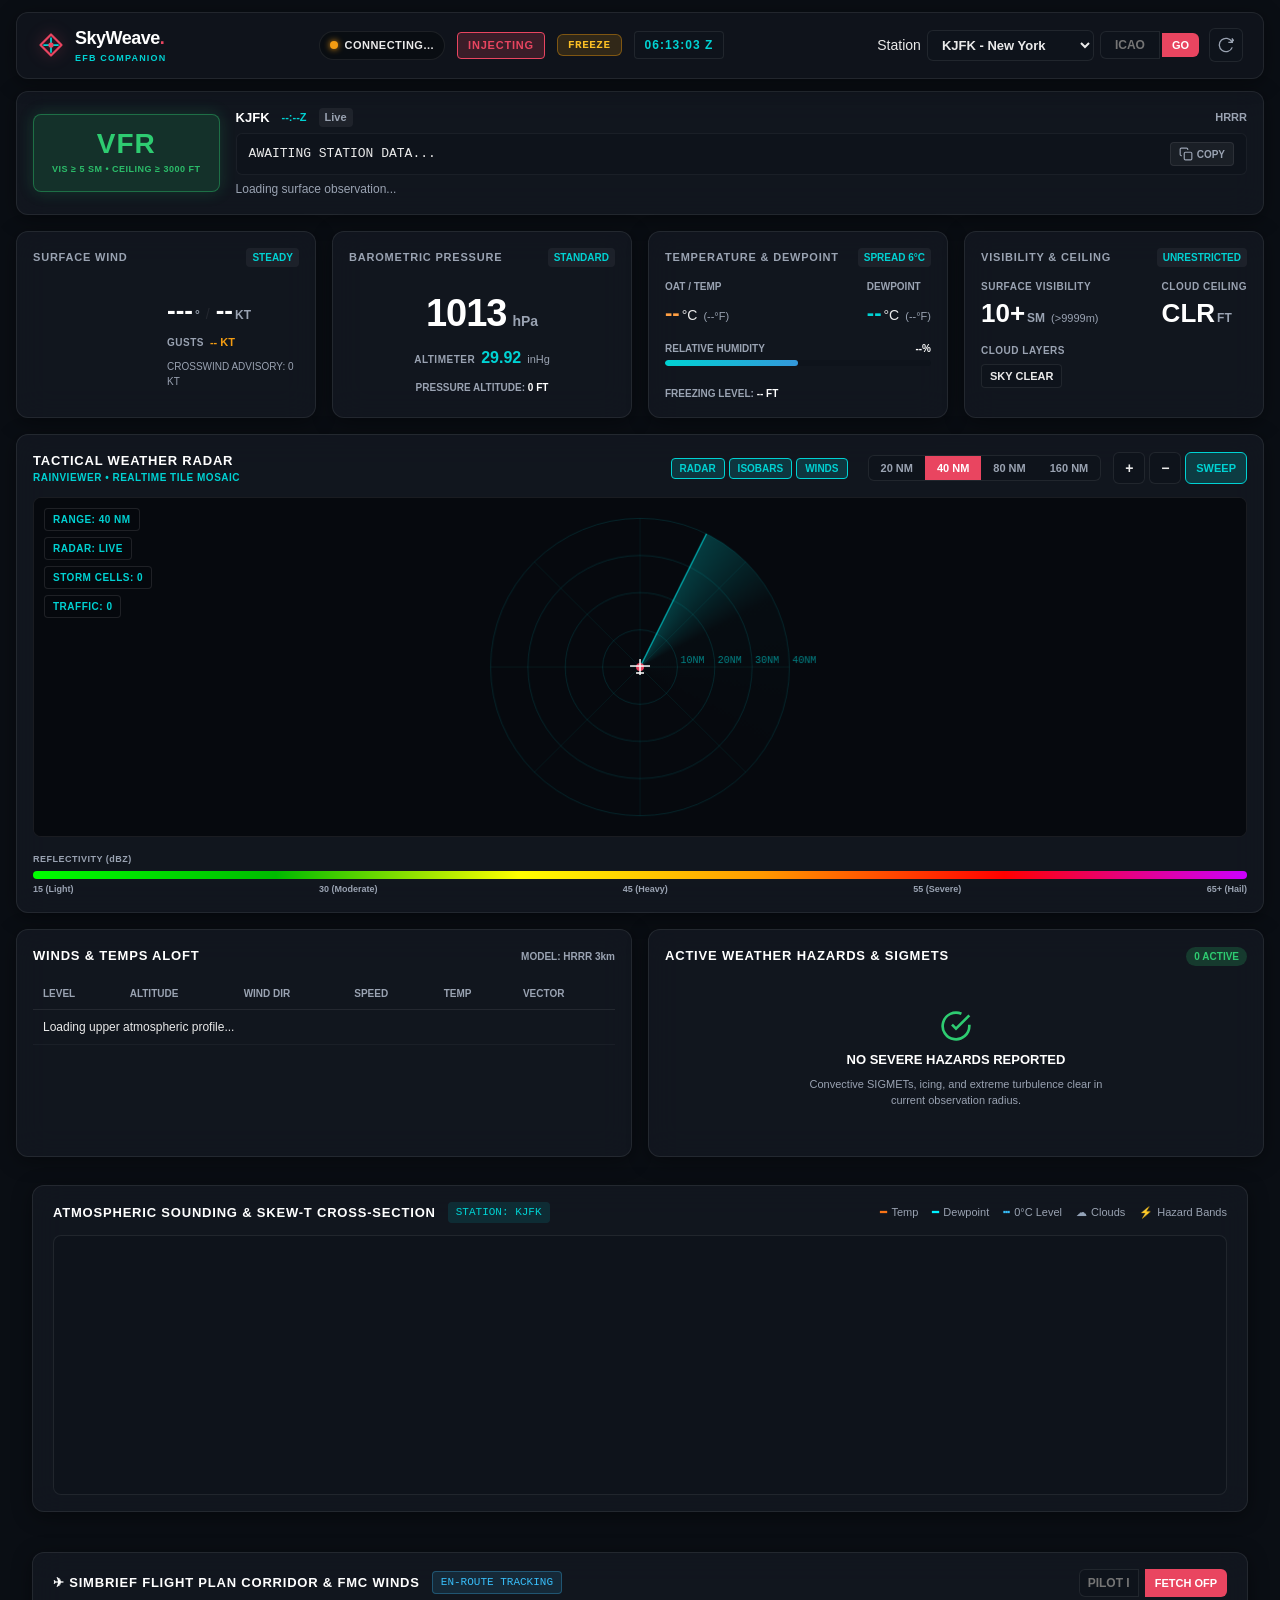
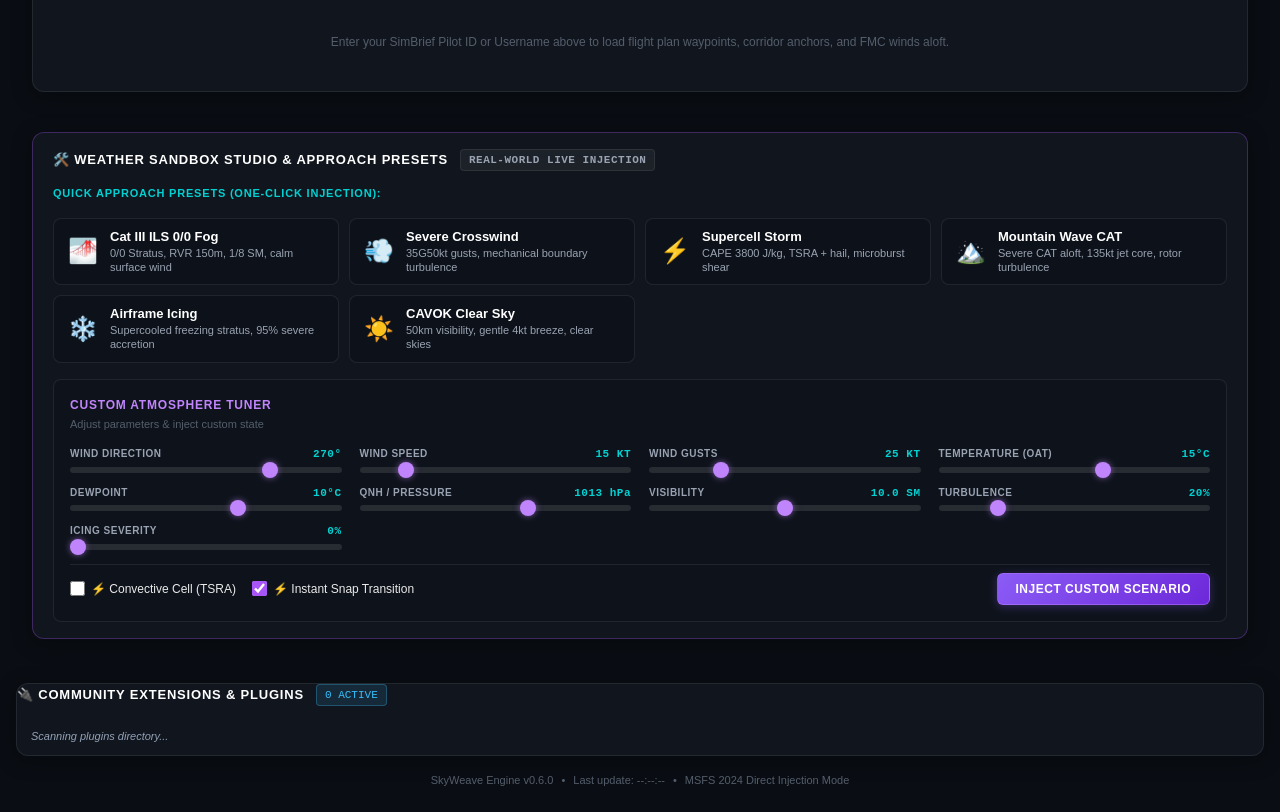
==== commit 484e0f68: "FR-F6 / FR-E2: Dispatch weather briefing package & community plugin architecture (tests: 311) Decisi" ====
--- a/src/SkyWeave.Api/wwwroot/index.html
+++ b/src/SkyWeave.Api/wwwroot/index.html
@@ -427,6 +427,7 @@
           <button class="btn-fmc" id="btnExportPmdg">PMDG (.wx)</button>
           <button class="btn-fmc" id="btnExportFenix">Fenix (JSON)</button>
           <button class="btn-fmc" id="btnExportCsv">Route CSV</button>
+          <a href="/briefing" target="_blank" class="btn-fmc" id="btnDispatchBriefing" style="text-decoration:none; display:inline-flex; align-items:center; color:#38bdf8; font-weight:700;">📄 Dispatch Package</a>
           <span class="fmc-status" id="fmcStatusText"></span>
         </div>
 
@@ -613,6 +614,21 @@
         </div>
       </div>
     </section>
+
+    <!-- SECTION 9: EXTENSIBLE PLUGINS (FR-E2) -->
+    <section class="plugins-section glass-panel" id="pluginsSection" style="margin-top:16px;">
+      <div class="section-header-compact">
+        <div class="simbrief-title-wrap">
+          <span class="section-title">🔌 COMMUNITY EXTENSIONS &amp; PLUGINS</span>
+          <span class="corridor-phase-tag" id="pluginCountTag">0 ACTIVE</span>
+        </div>
+      </div>
+      <div class="plugins-body" id="pluginsBody" style="padding:10px 14px;">
+        <div id="pluginCardsContainer" style="display:flex; flex-direction:column; gap:8px;">
+          <span style="font-size:11px; color:#94a3b8; font-style:italic;">Scanning plugins directory...</span>
+        </div>
+      </div>
+    </section>
   </main>
 
   <!-- FOOTER STATUS -->
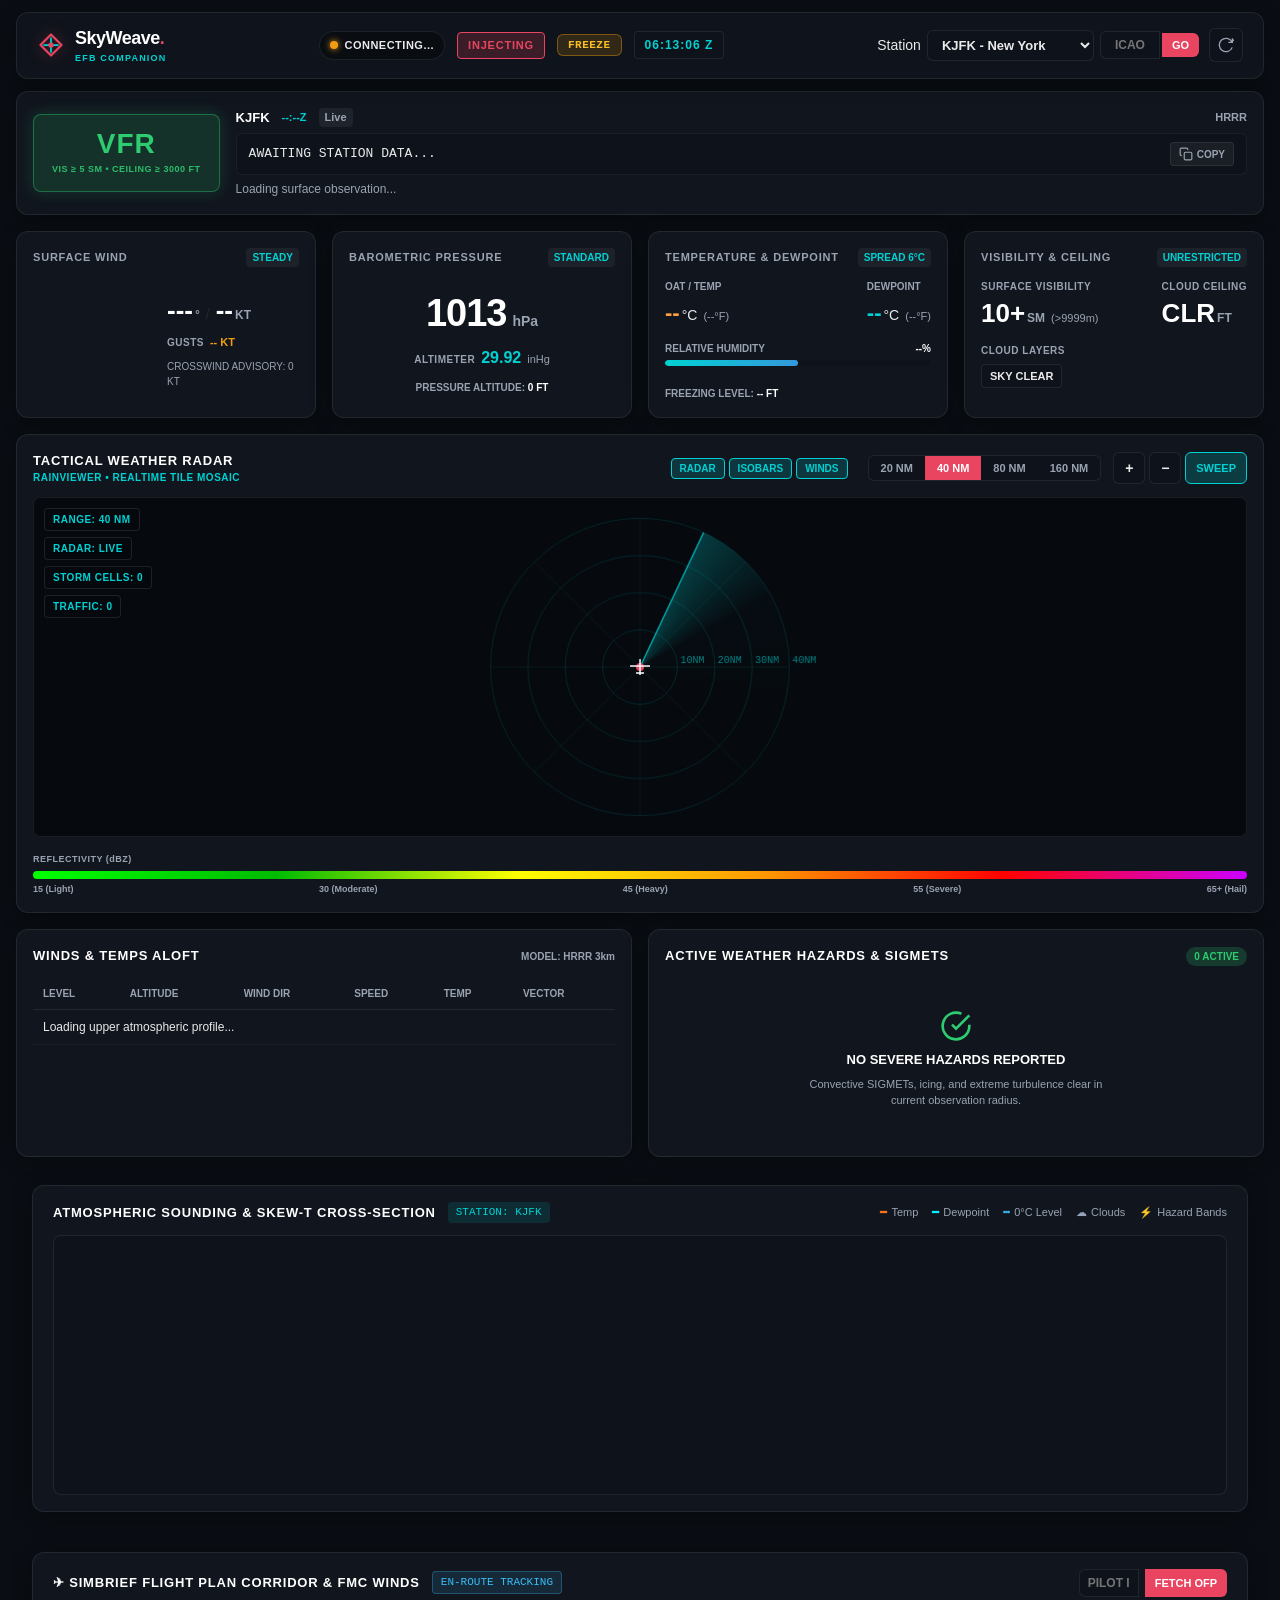
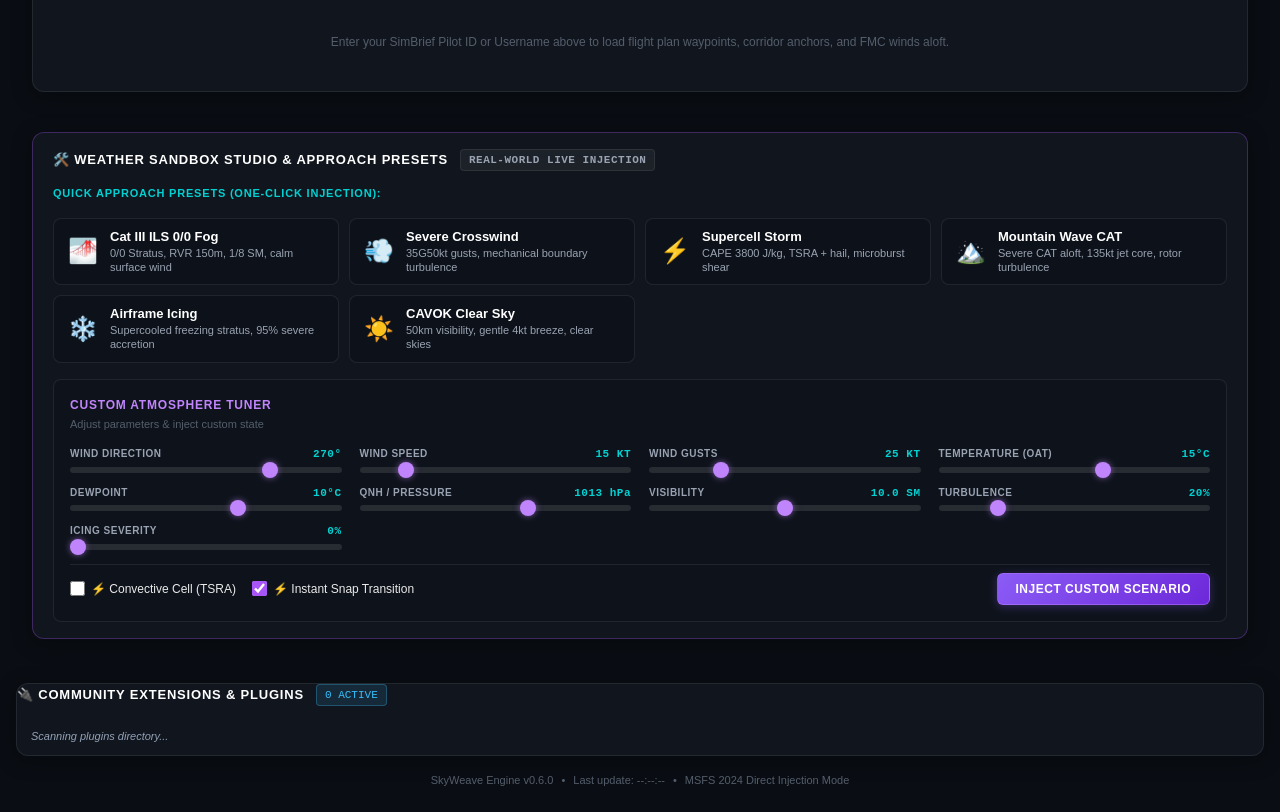
==== commit 0b3e94ee: "FR-D1/FR-F6/FR-C8: Airmate free charts, MSFS 2024 planner, GSX ground ops, and live traffic radar (t" ====
--- a/src/SkyWeave.Api/wwwroot/index.html
+++ b/src/SkyWeave.Api/wwwroot/index.html
@@ -431,6 +431,14 @@
           <span class="fmc-status" id="fmcStatusText"></span>
         </div>
 
+        <div class="fmc-export-bar" style="margin-top: 8px;">
+          <span class="fmc-label">AIP CHARTS &amp; PLANNER:</span>
+          <button class="btn-fmc" id="btnChartsOrigin">🛫 Origin Charts</button>
+          <button class="btn-fmc" id="btnChartsDest">🛬 Dest Charts</button>
+          <a href="https://fly.airmate.aero" target="_blank" class="btn-fmc" style="text-decoration:none; color:#10b981;">Free Airmate</a>
+          <a href="https://planner.flightsimulator.com/" target="_blank" class="btn-fmc" style="text-decoration:none; color:#38bdf8; font-weight:700;">🌐 MSFS 2024 Planner</a>
+        </div>
+
         <div class="table-responsive simbrief-table-wrap">
           <table class="avionics-table" id="simbriefTable">
             <thead>
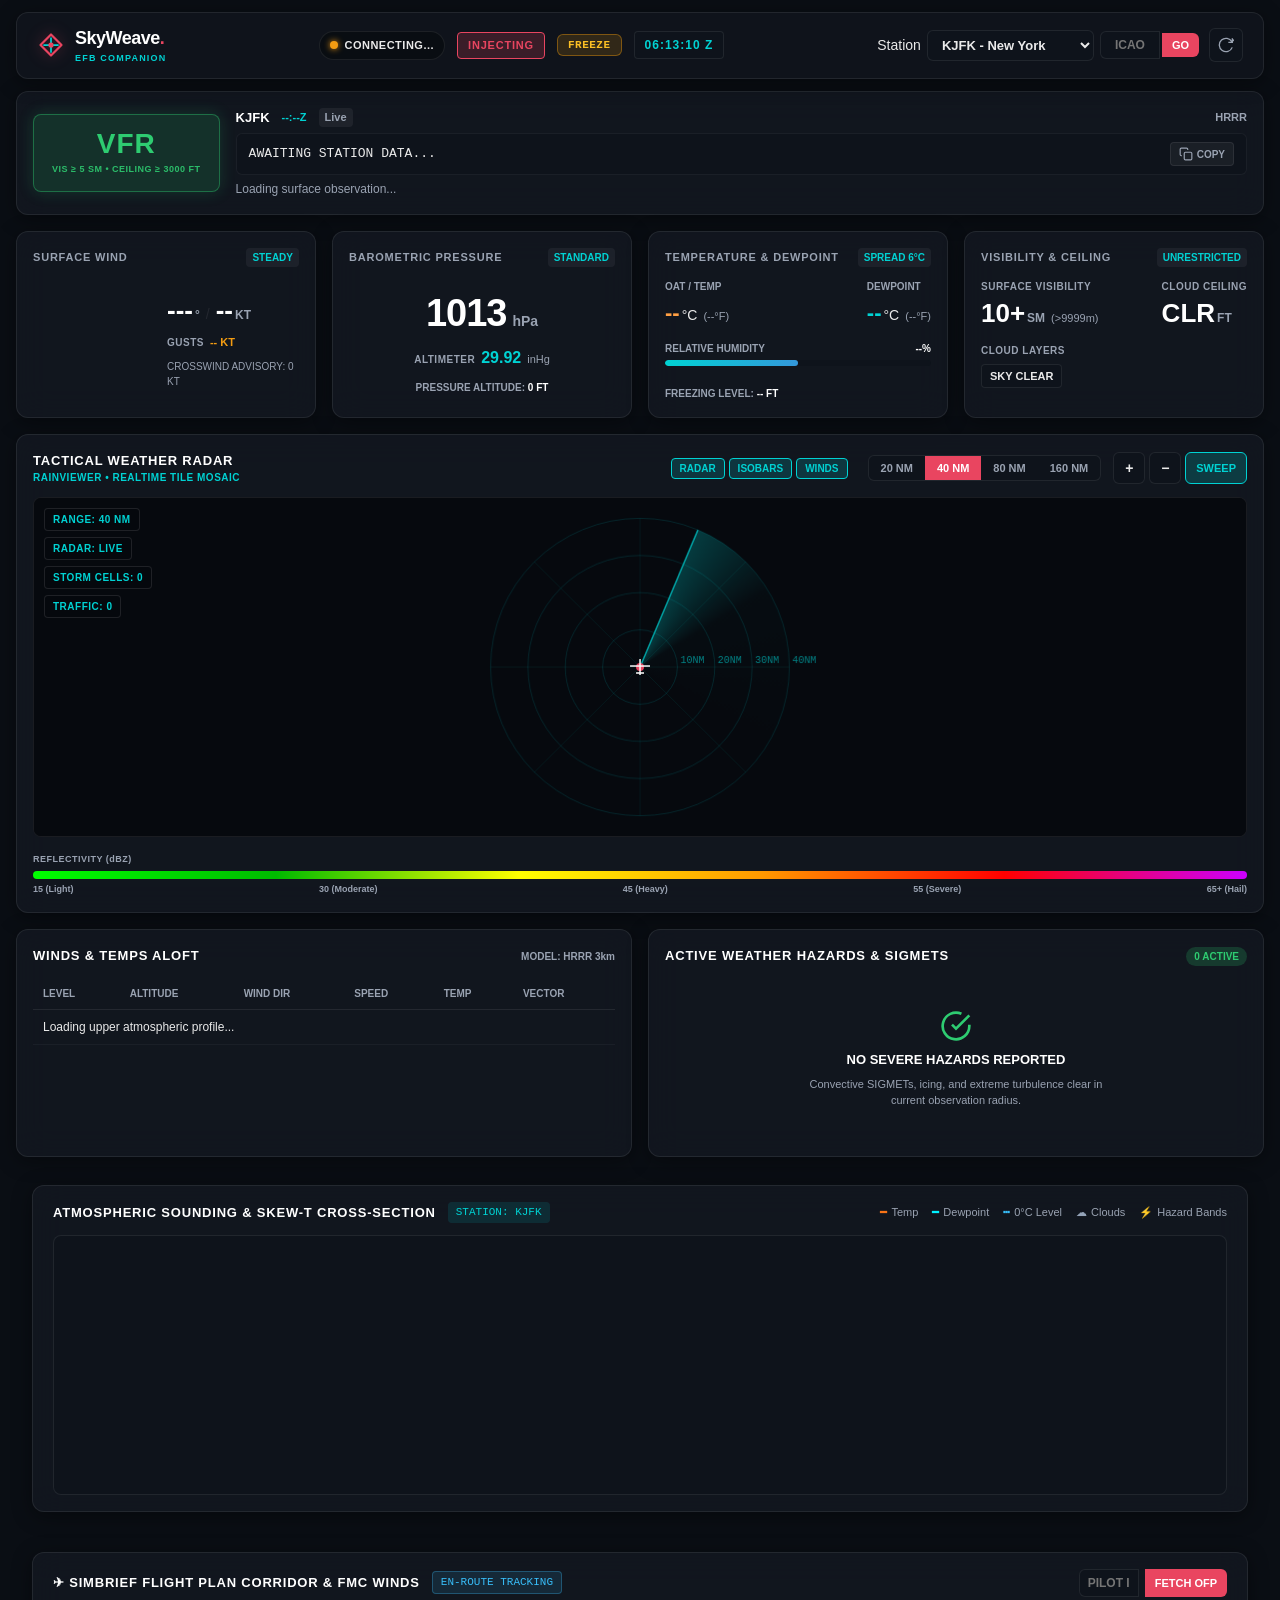
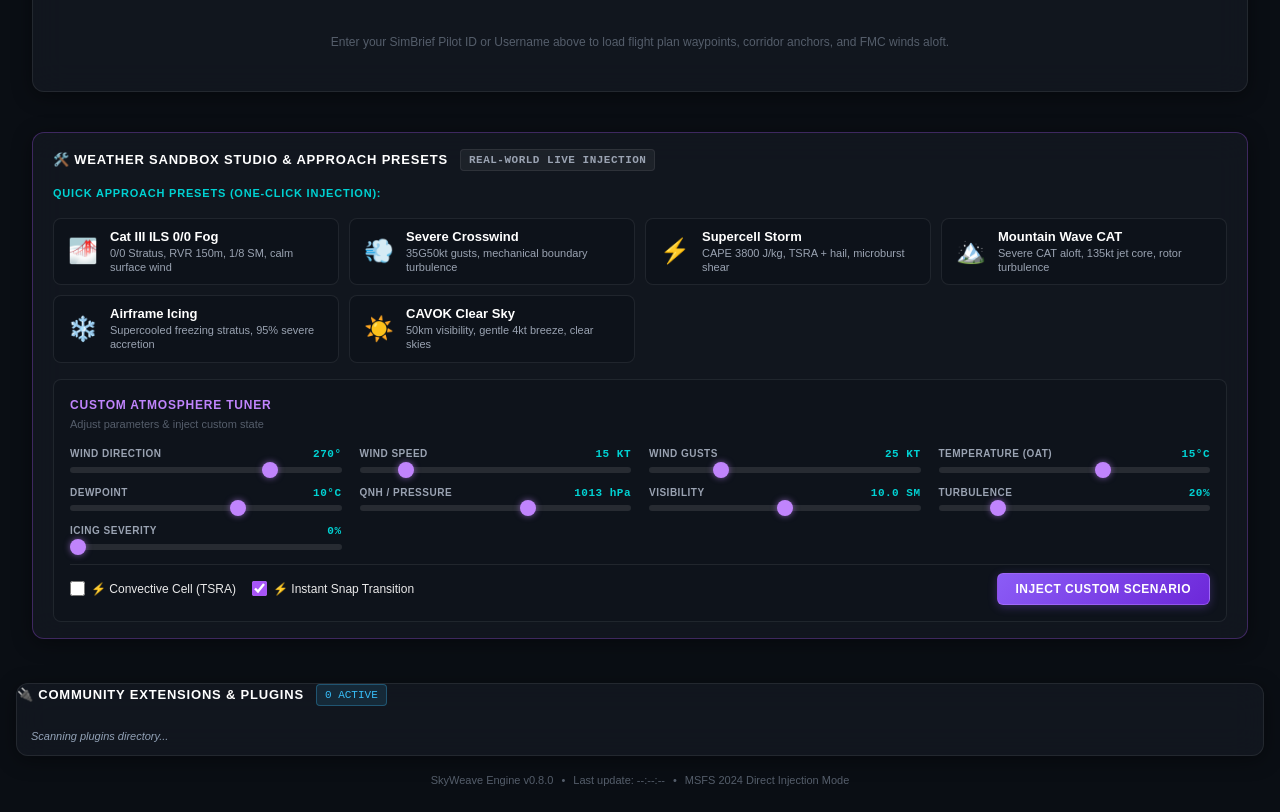
==== commit 73751335: "chore(release): bump SkyWeave & SimBridge to v0.8.0 and build installer" ====
--- a/src/SkyWeave.Api/wwwroot/index.html
+++ b/src/SkyWeave.Api/wwwroot/index.html
@@ -641,7 +641,7 @@
 
   <!-- FOOTER STATUS -->
   <footer class="efb-footer">
-    <span>SkyWeave Engine v0.6.0</span>
+    <span>SkyWeave Engine v0.8.0</span>
     <span>&bull;</span>
     <span id="lastUpdatedFooter">Last update: --:--:--</span>
     <span>&bull;</span>
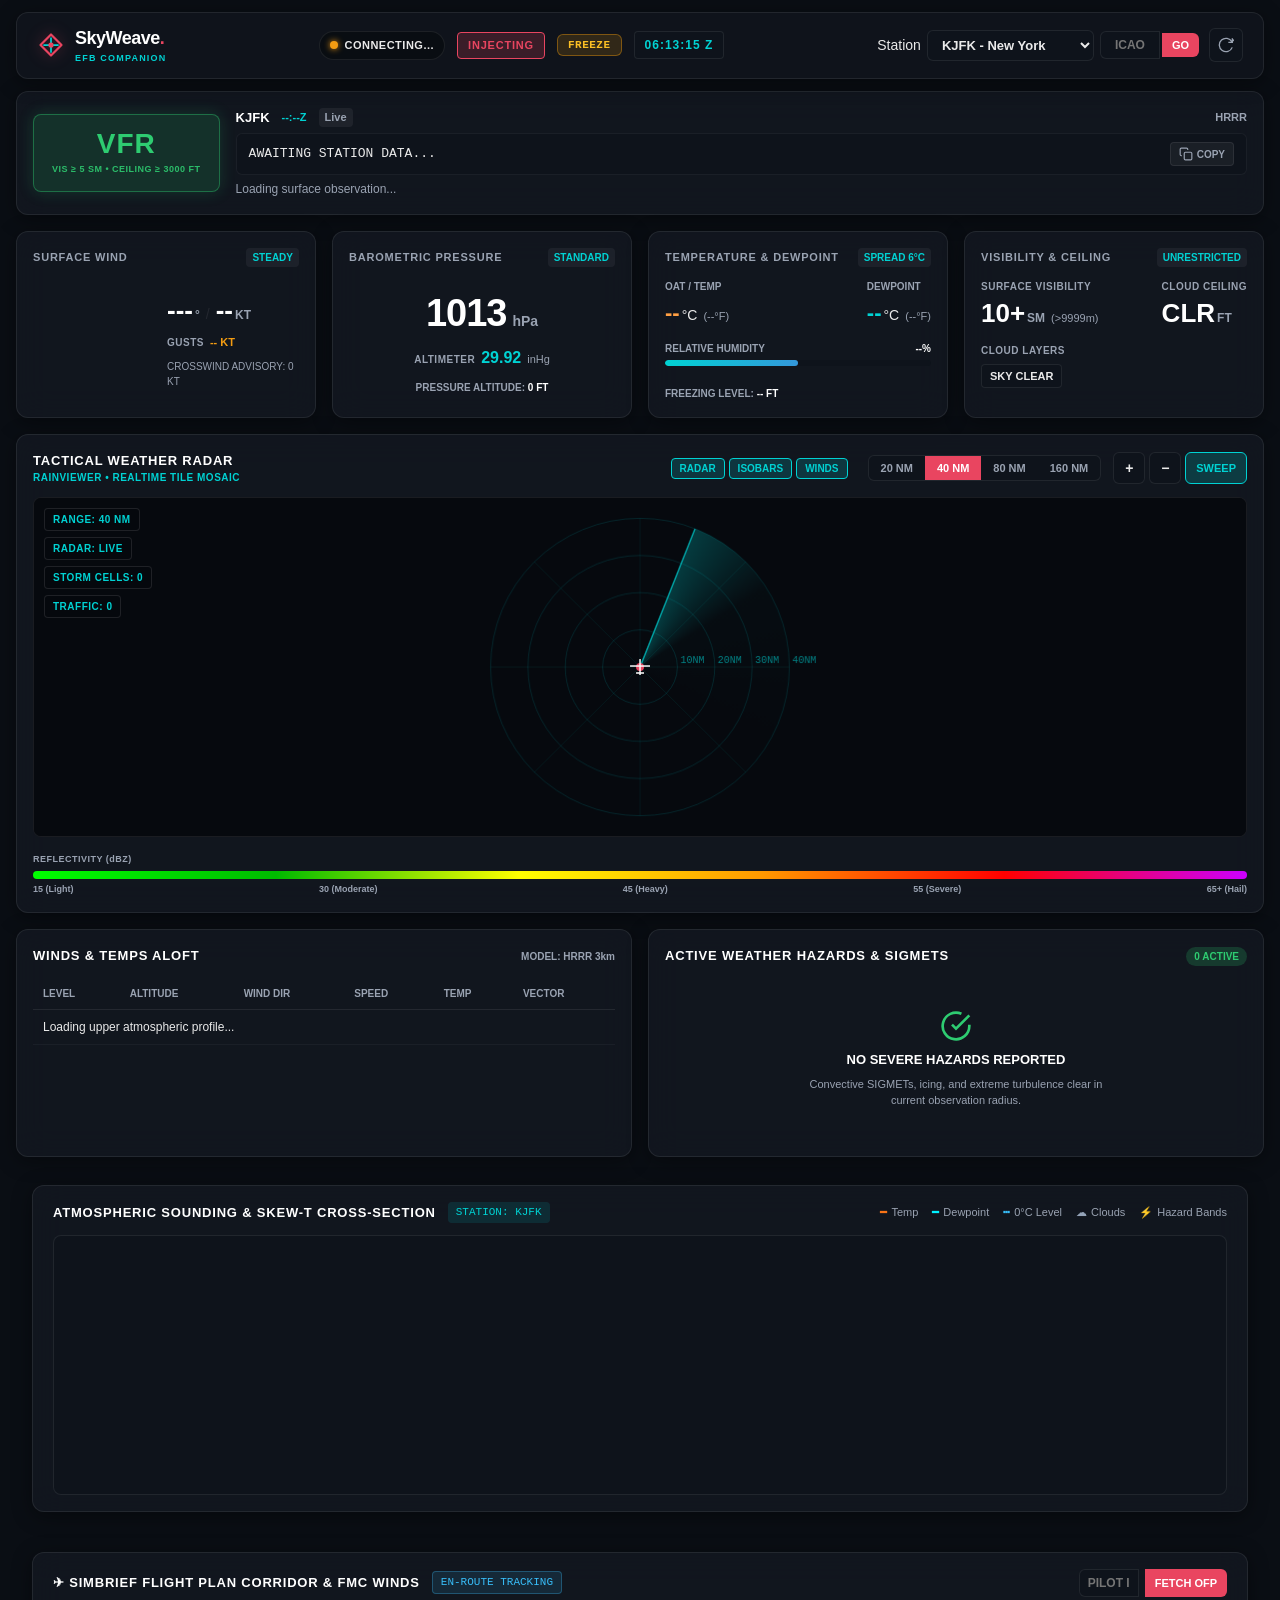
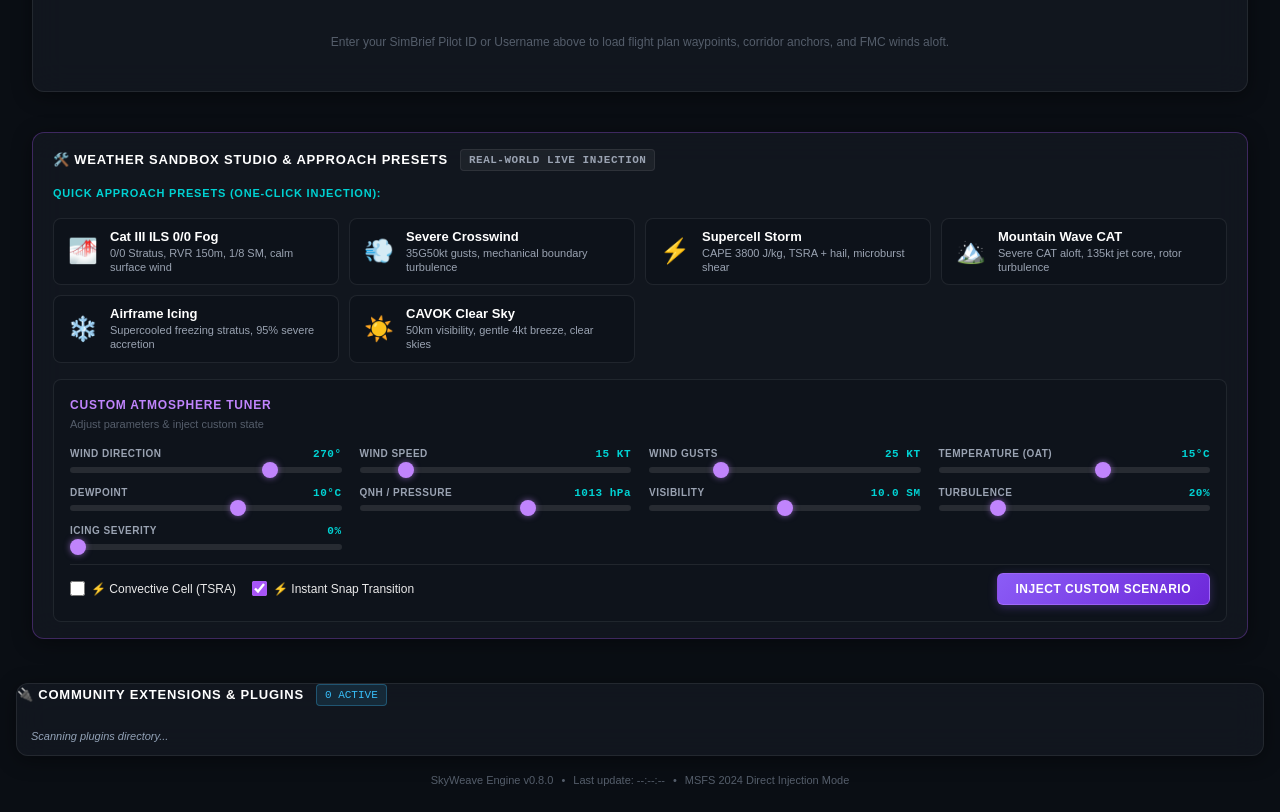
==== commit e822976f: "FR-F6: interactive runway crosswind analyzer and operational runway briefings (tests: 366 + 15 JS) D" ====
--- a/src/SkyWeave.Api/wwwroot/index.html
+++ b/src/SkyWeave.Api/wwwroot/index.html
@@ -134,6 +134,32 @@
           </div>
           <div class="atis-raw" id="atisRawText" style="display:none;"></div>
         </div>
+        <div class="runway-banner" id="runwayBanner" style="display:none;">
+          <div class="runway-summary-row">
+            <div class="runway-left">
+              <span class="runway-badge-pill" id="runwayBadgePill">RWY --</span>
+              <span class="runway-suitability" id="runwaySuitability">RECOMMENDED</span>
+              <span class="runway-summary" id="runwaySummary">-- kt HW • -- kt XW</span>
+            </div>
+            <div class="runway-right">
+              <button id="btnToggleRunways" class="btn-runway-toggle" title="Toggle full runway crosswind analysis">RUNWAYS</button>
+            </div>
+          </div>
+          <div class="runway-table-container" id="runwayTableContainer" style="display:none;">
+            <table class="runway-table" id="runwayTable">
+              <thead>
+                <tr>
+                  <th>RWY</th>
+                  <th>HDG</th>
+                  <th>HEADWIND</th>
+                  <th>CROSSWIND</th>
+                  <th>STATUS</th>
+                </tr>
+              </thead>
+              <tbody id="runwayTableBody"></tbody>
+            </table>
+          </div>
+        </div>
       </div>
     </section>
 
--- a/src/SkyWeave.Api/wwwroot/style.css
+++ b/src/SkyWeave.Api/wwwroot/style.css
@@ -533,6 +533,142 @@
   line-height: 1.4;
 }
 
+/* Tactical Runway Crosswind Analysis Banner (FR-F6) */
+.runway-banner {
+  background: rgba(56, 189, 248, 0.05);
+  border: 1px solid rgba(56, 189, 248, 0.25);
+  border-radius: 6px;
+  padding: 8px 12px;
+  margin-top: 6px;
+}
+
+.runway-summary-row {
+  display: flex;
+  align-items: center;
+  justify-content: space-between;
+  flex-wrap: wrap;
+  gap: 8px;
+}
+
+.runway-left, .runway-right {
+  display: flex;
+  align-items: center;
+  gap: 8px;
+}
+
+.runway-badge-pill {
+  background: #38BDF8;
+  color: #0A0E14;
+  font-size: 10px;
+  font-weight: 800;
+  padding: 2px 6px;
+  border-radius: 4px;
+  letter-spacing: 0.5px;
+}
+
+.runway-suitability {
+  font-size: 10px;
+  font-weight: 700;
+  color: #38BDF8;
+  background: rgba(56, 189, 248, 0.15);
+  padding: 2px 5px;
+  border-radius: 3px;
+}
+
+.runway-summary {
+  font-size: 11px;
+  font-weight: 600;
+  color: var(--text-primary);
+}
+
+.btn-runway-toggle {
+  background: rgba(56, 189, 248, 0.1);
+  border: 1px solid rgba(56, 189, 248, 0.3);
+  color: #38BDF8;
+  font-size: 9px;
+  font-weight: 700;
+  padding: 2px 6px;
+  border-radius: 4px;
+  cursor: pointer;
+  transition: all 0.2s ease;
+}
+
+.btn-runway-toggle:hover {
+  background: #38BDF8;
+  color: #0A0E14;
+}
+
+.runway-table-container {
+  margin-top: 8px;
+  padding-top: 8px;
+  border-top: 1px solid rgba(56, 189, 248, 0.15);
+  overflow-x: auto;
+}
+
+.runway-table {
+  width: 100%;
+  border-collapse: collapse;
+  font-size: 10px;
+  text-align: left;
+}
+
+.runway-table th {
+  color: var(--text-secondary);
+  font-weight: 600;
+  padding: 4px 6px;
+  border-bottom: 1px solid rgba(255, 255, 255, 0.08);
+}
+
+.runway-table td {
+  padding: 4px 6px;
+  border-bottom: 1px solid rgba(255, 255, 255, 0.03);
+}
+
+.rwy-row-recommended {
+  background: rgba(16, 185, 129, 0.12);
+}
+
+.rwy-row-caution {
+  background: rgba(245, 158, 11, 0.12);
+}
+
+.rwy-row-exceeded {
+  background: rgba(239, 68, 68, 0.15);
+}
+
+.text-headwind {
+  color: #10B981;
+  font-weight: 600;
+}
+
+.text-tailwind {
+  color: #EF4444;
+  font-weight: 600;
+}
+
+.text-caution {
+  color: #F59E0B;
+  font-weight: 600;
+}
+
+.text-danger {
+  color: #EF4444;
+  font-weight: 700;
+}
+
+.rwy-badge {
+  font-size: 9px;
+  padding: 1px 4px;
+  border-radius: 3px;
+  background: rgba(255, 255, 255, 0.08);
+}
+
+.badge-rec {
+  background: #10B981;
+  color: #0A0E14;
+  font-weight: 700;
+}
+
 /* ==========================================================================
    SECTION 3: DETAILS GRID (4 AVIONICS CARDS)
    ========================================================================== */
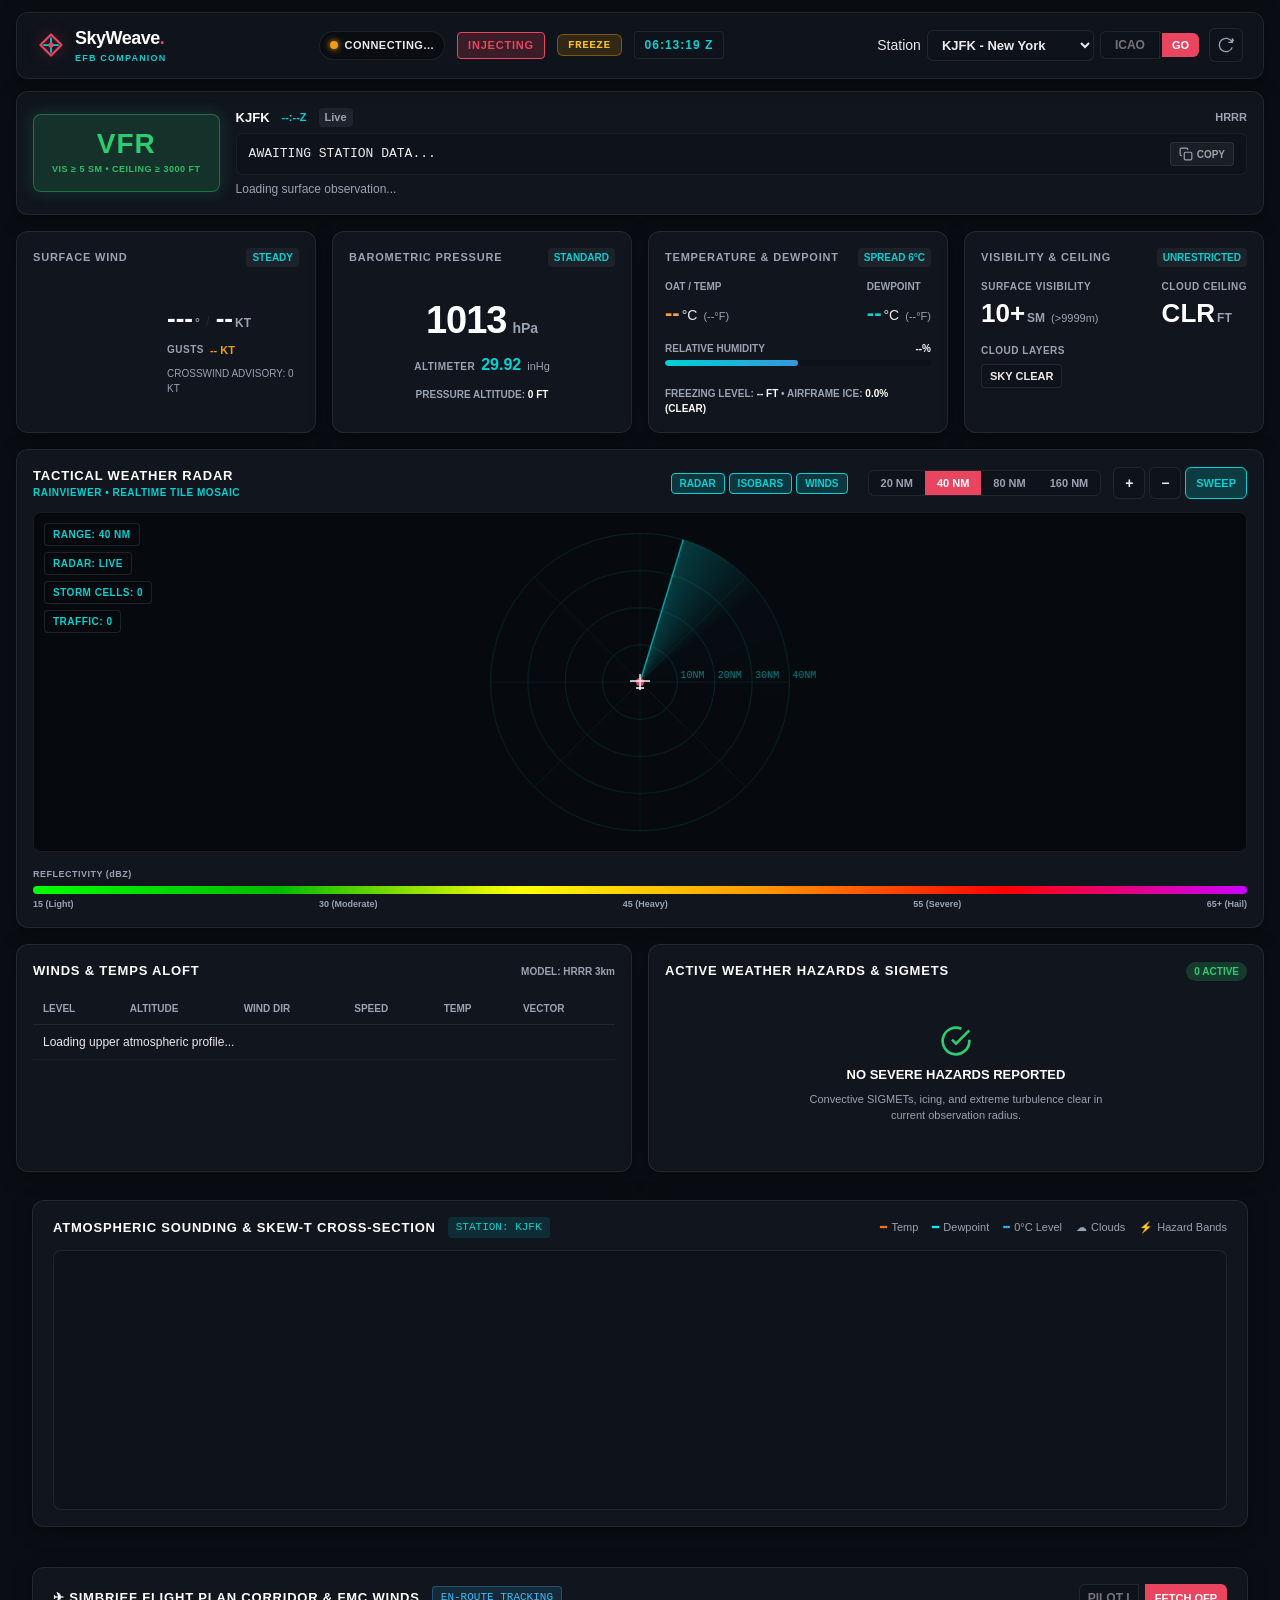
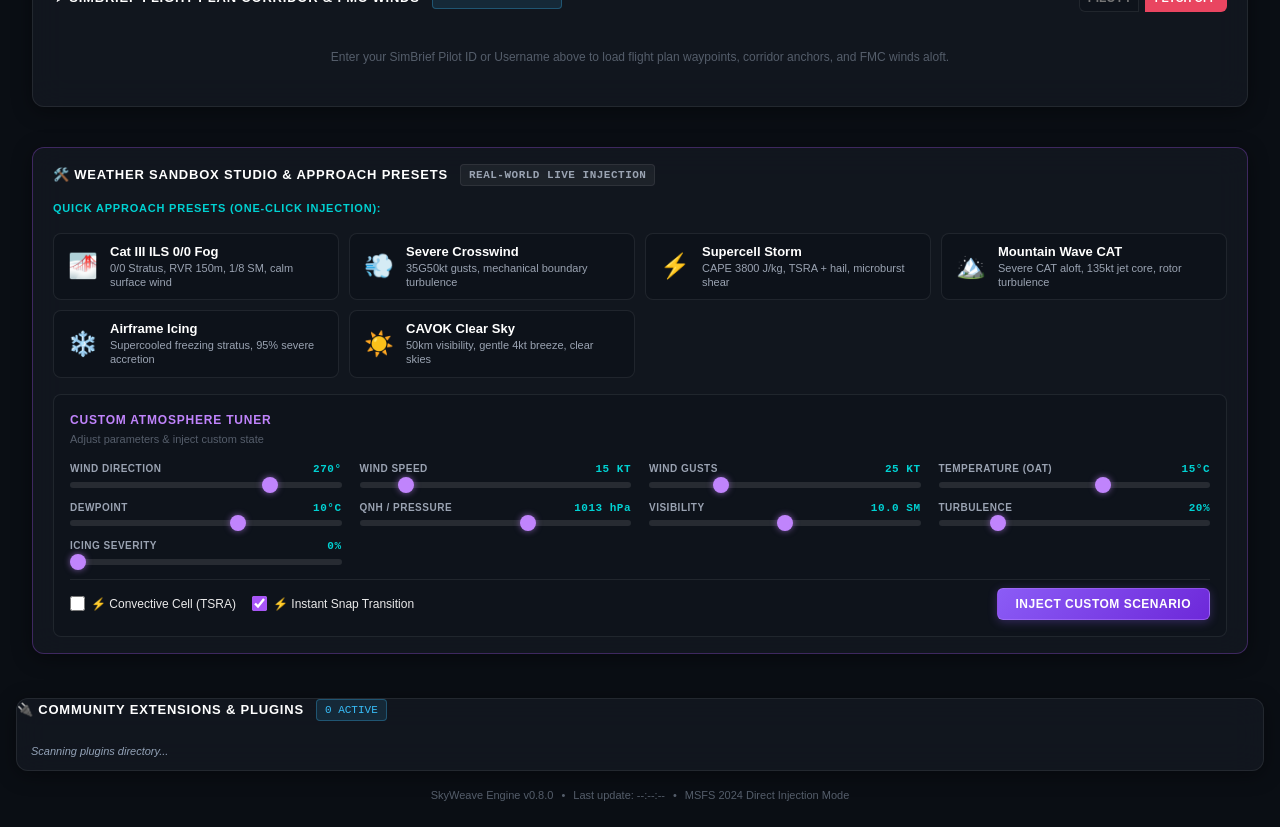
==== commit 35cb3241: "FR-B11+FR-B12: 12-hour runway wetness, GA/airliner airframe profiles, deep-cloud turbulence (tests: " ====
--- a/src/SkyWeave.Api/wwwroot/index.html
+++ b/src/SkyWeave.Api/wwwroot/index.html
@@ -56,6 +56,9 @@
       <div class="wake-badge" id="wakeBadge" style="display:none;" title="Active Aircraft Wake Vortex Encounter">
         ⚠️ WAKE ALERT
       </div>
+      <div class="ice-badge" id="iceBadge" style="display:none;" title="Live SimConnect Structural Airframe Ice Accumulation">
+        ❄️ ICE <span id="iceBadgePercent">0%</span>
+      </div>
       <div class="utc-clock" id="utcClock">
         --:--:-- Z
       </div>
@@ -252,6 +255,7 @@
 
           <div class="stat-footer">
             FREEZING LEVEL: <span class="highlight" id="freezingLevelVal">-- FT</span>
+            &bull; AIRFRAME ICE: <span class="highlight" id="structuralIceVal">0.0% (CLEAR)</span>
           </div>
         </div>
       </div>
--- a/src/SkyWeave.Api/wwwroot/style.css
+++ b/src/SkyWeave.Api/wwwroot/style.css
@@ -1439,6 +1439,17 @@
   animation: pulse-danger 1.5s infinite;
 }
 
+.ice-badge {
+  background: rgba(93, 173, 226, 0.2);
+  border: 1px solid rgba(93, 173, 226, 0.7);
+  color: var(--data-ice);
+  font-family: var(--font-mono);
+  font-size: 10px;
+  font-weight: 800;
+  padding: 3px 8px;
+  border-radius: 4px;
+}
+
 @keyframes pulse-danger {
   0% { box-shadow: 0 0 0 0 rgba(239, 68, 68, 0.6); }
   70% { box-shadow: 0 0 0 6px rgba(239, 68, 68, 0); }
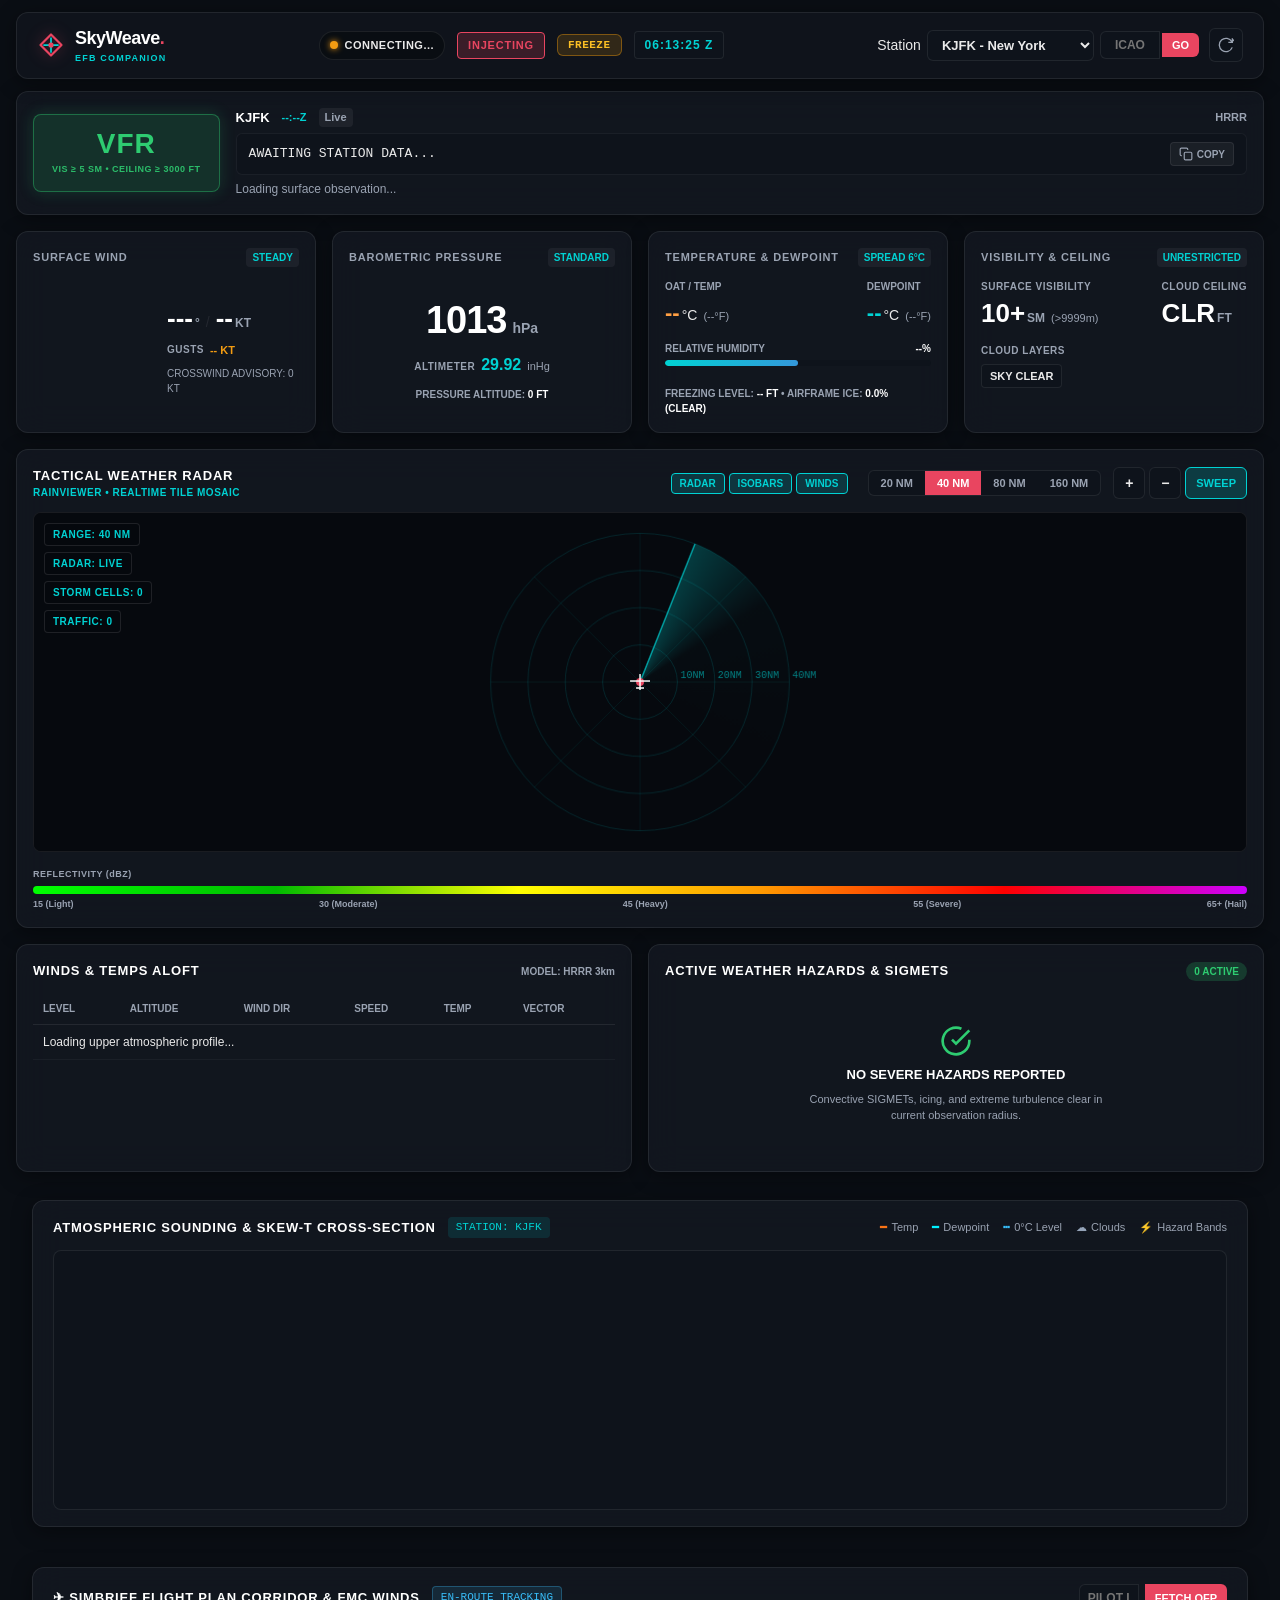
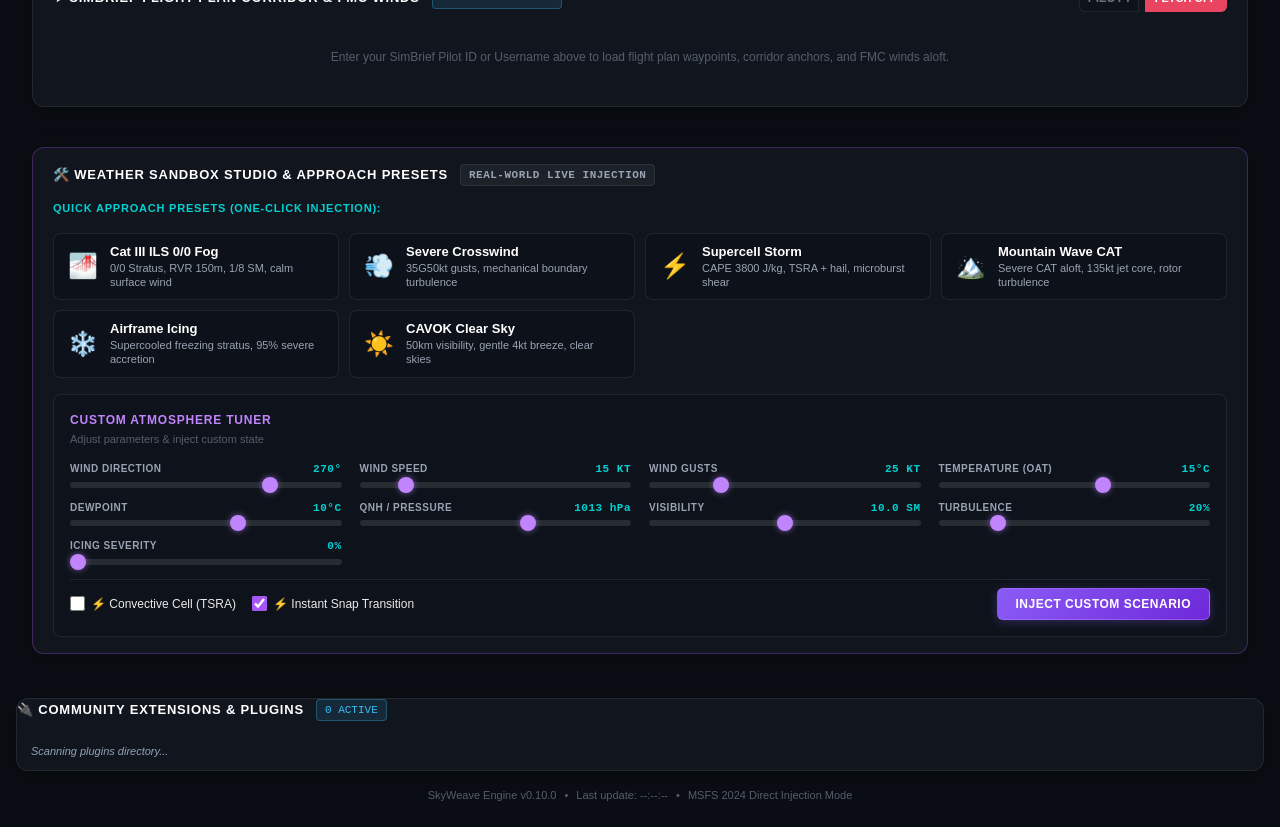
==== commit f5a0be5e: "chore(release): update all remaining bridge/UI version badges to v0.10.0 and auto-sync Community bri" ====
--- a/src/SkyWeave.Api/wwwroot/index.html
+++ b/src/SkyWeave.Api/wwwroot/index.html
@@ -671,7 +671,7 @@
 
   <!-- FOOTER STATUS -->
   <footer class="efb-footer">
-    <span>SkyWeave Engine v0.8.0</span>
+    <span>SkyWeave Engine v0.10.0</span>
     <span>&bull;</span>
     <span id="lastUpdatedFooter">Last update: --:--:--</span>
     <span>&bull;</span>
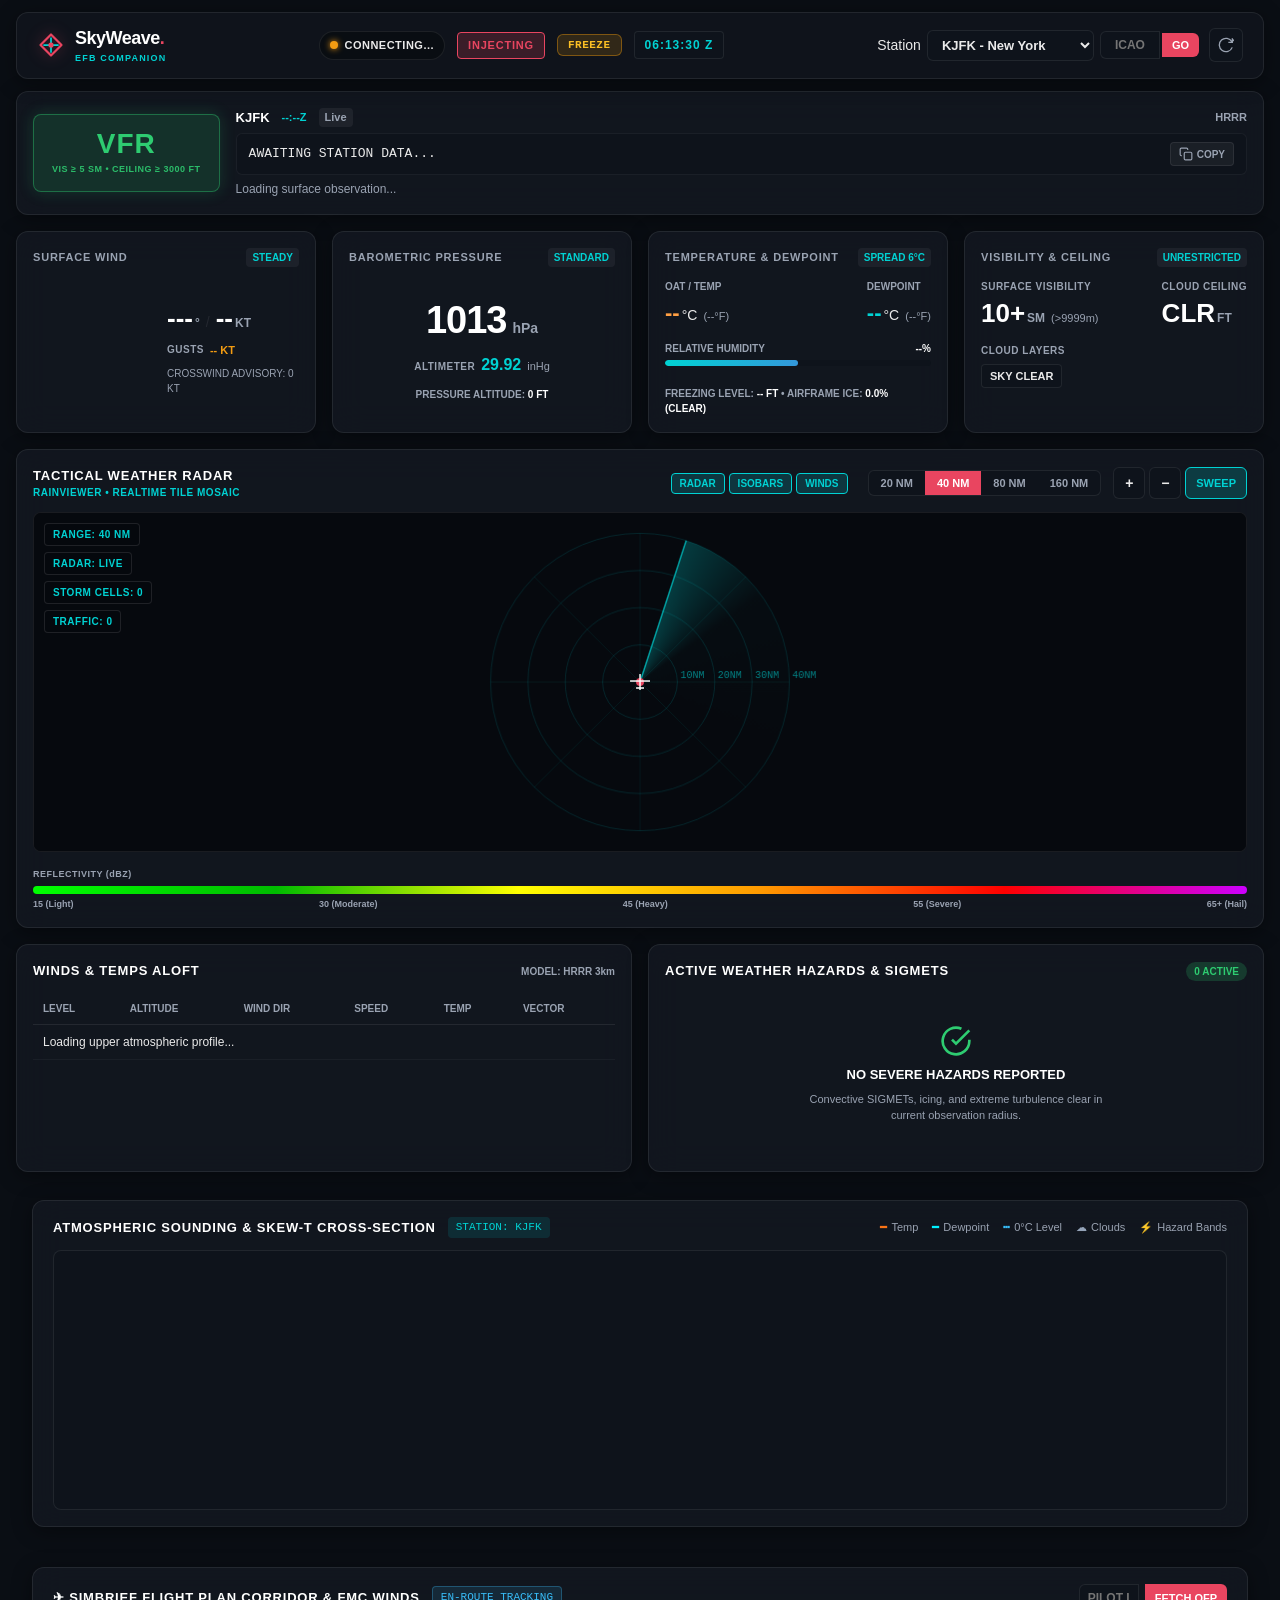
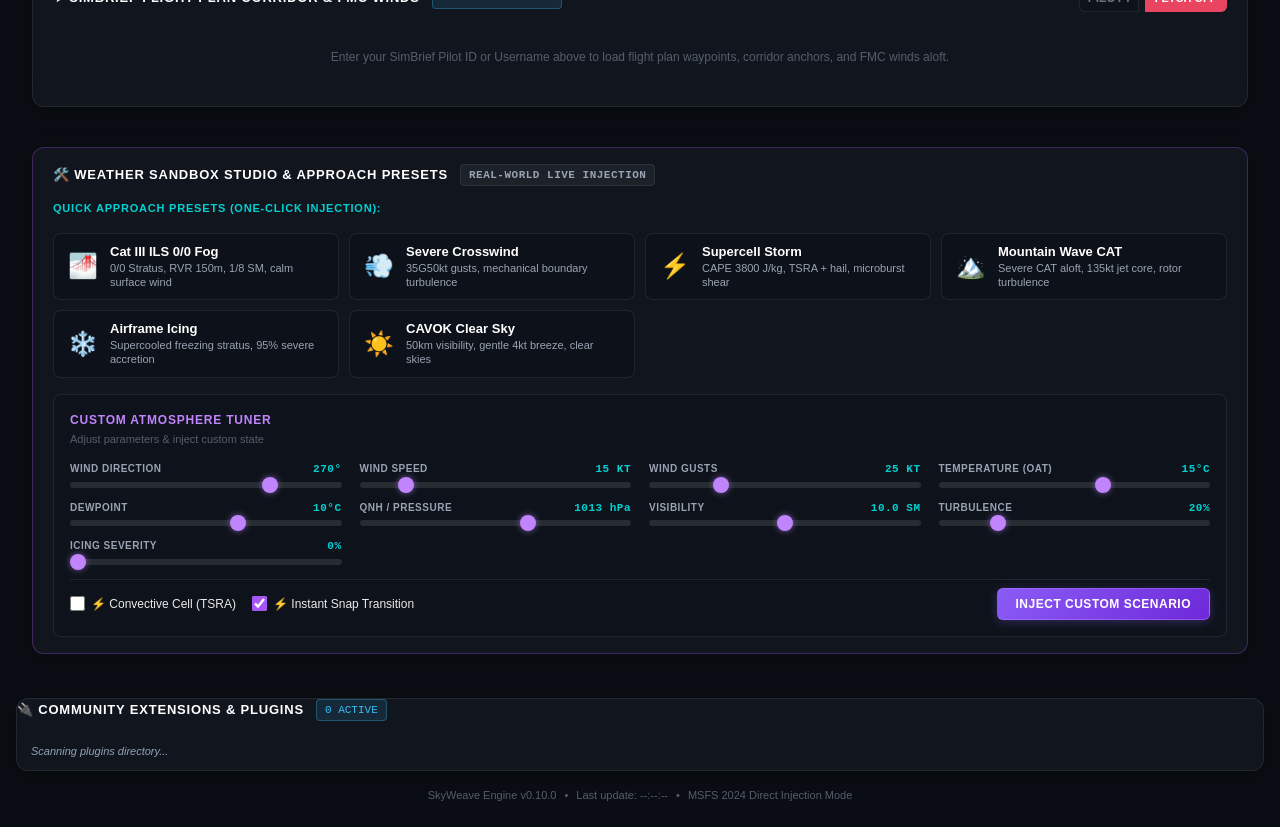
==== commit b6f2d56d: "FR-A11: Offline Regional Weather & Corridor Preloader (tests: 403) Decision: Implemented local regio" ====
--- a/src/SkyWeave.Api/wwwroot/index.html
+++ b/src/SkyWeave.Api/wwwroot/index.html
@@ -50,6 +50,9 @@
       <div class="sandbox-badge" id="sandboxBadge" style="display:none;" title="Sandbox Manual Weather Mode Active">
         🛠️ SANDBOX
       </div>
+      <div class="offline-badge" id="offlineBadge" style="display:none;" title="Offline Regional Weather Mode Active (Zero Network Traffic)">
+        📦 <span id="offlineBadgeName">OFFLINE: EGYPT</span>
+      </div>
       <div class="traffic-badge" id="trafficBadge" style="display:none;" title="Live SimConnect Aircraft Traffic (15 NM)">
         ✈️ <span id="trafficBadgeCount">0</span> TRAFFIC
       </div>
--- a/src/SkyWeave.Api/wwwroot/style.css
+++ b/src/SkyWeave.Api/wwwroot/style.css
@@ -1666,6 +1666,18 @@
   animation: sandboxGlow 2.5s infinite ease-in-out;
 }
 
+.offline-badge {
+  background: rgba(245, 158, 11, 0.2);
+  border: 1px solid rgba(245, 158, 11, 0.6);
+  color: #FBBF24;
+  font-family: var(--font-mono);
+  font-size: 10px;
+  font-weight: 700;
+  padding: 3px 8px;
+  border-radius: 4px;
+  box-shadow: 0 0 10px rgba(245, 158, 11, 0.3);
+}
+
 @keyframes sandboxGlow {
   0%, 100% { box-shadow: 0 0 6px rgba(168, 85, 247, 0.2); }
   50% { box-shadow: 0 0 14px rgba(168, 85, 247, 0.6); }
